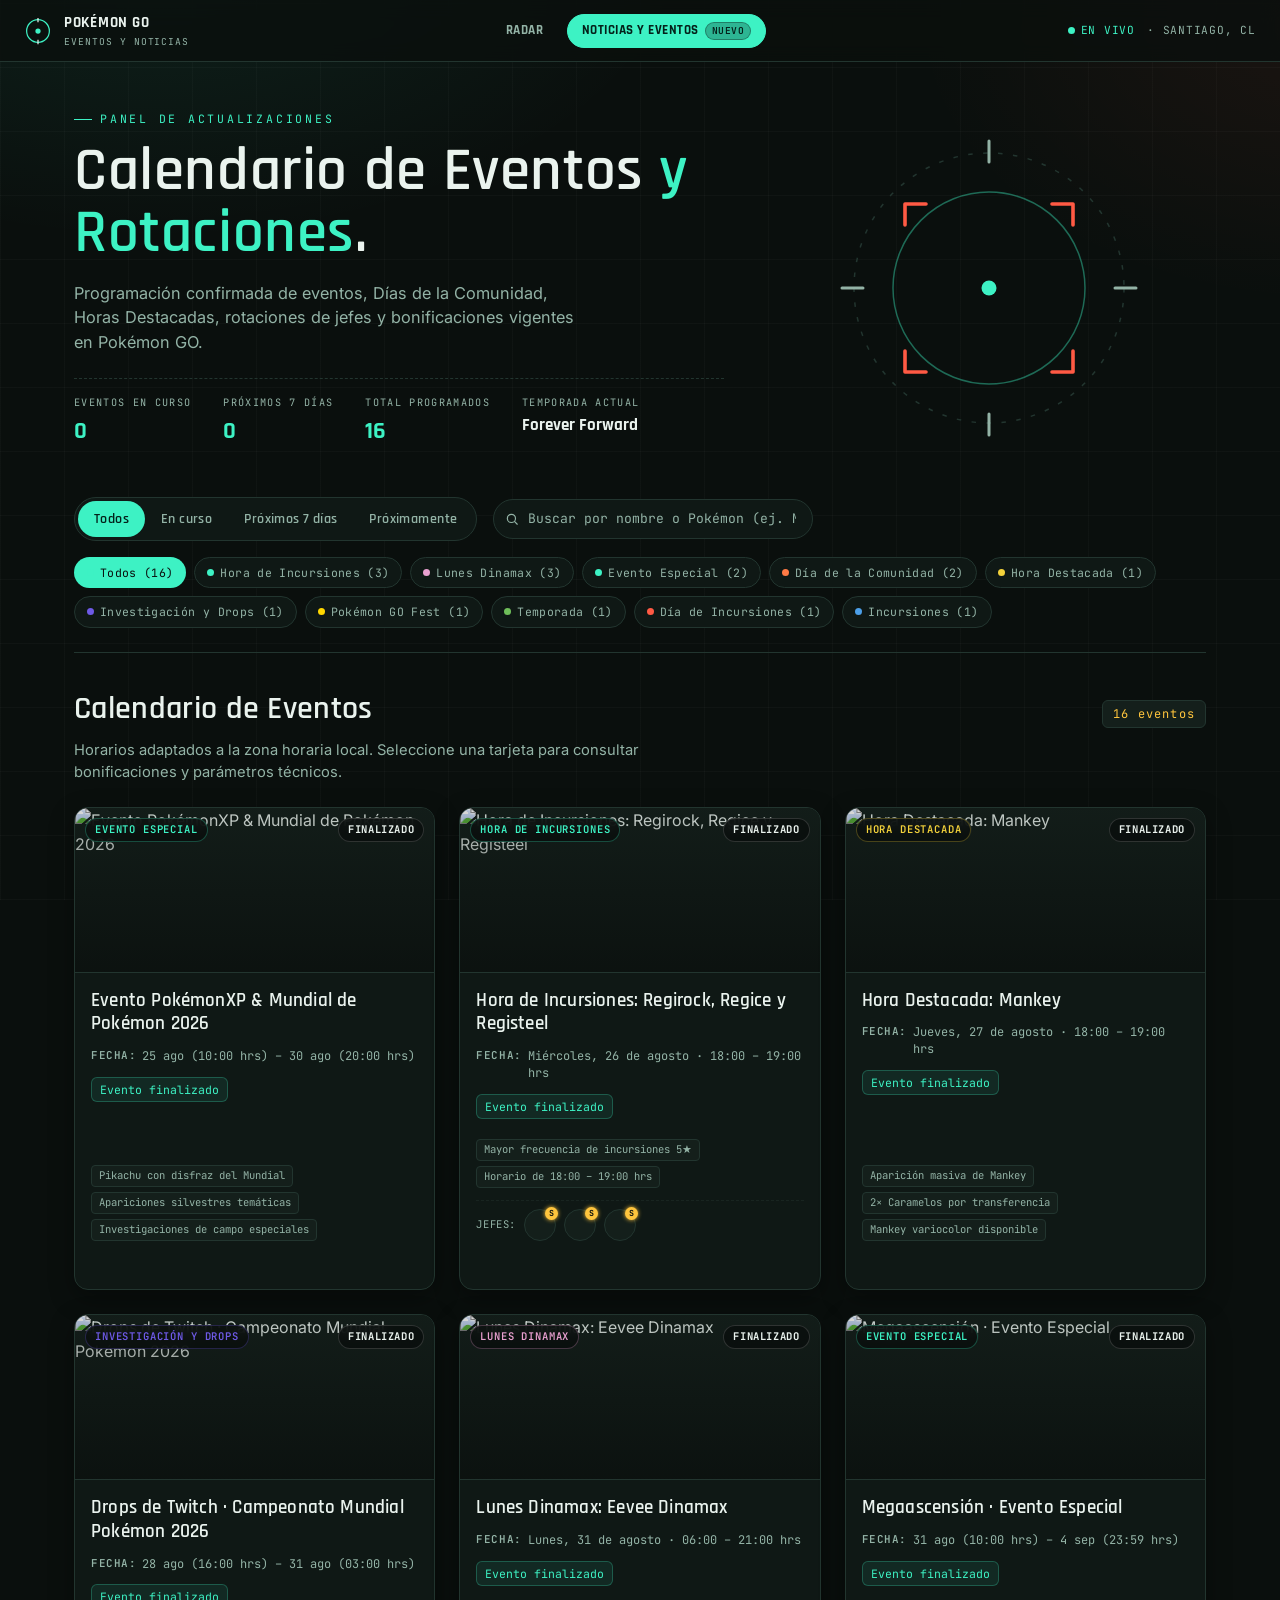
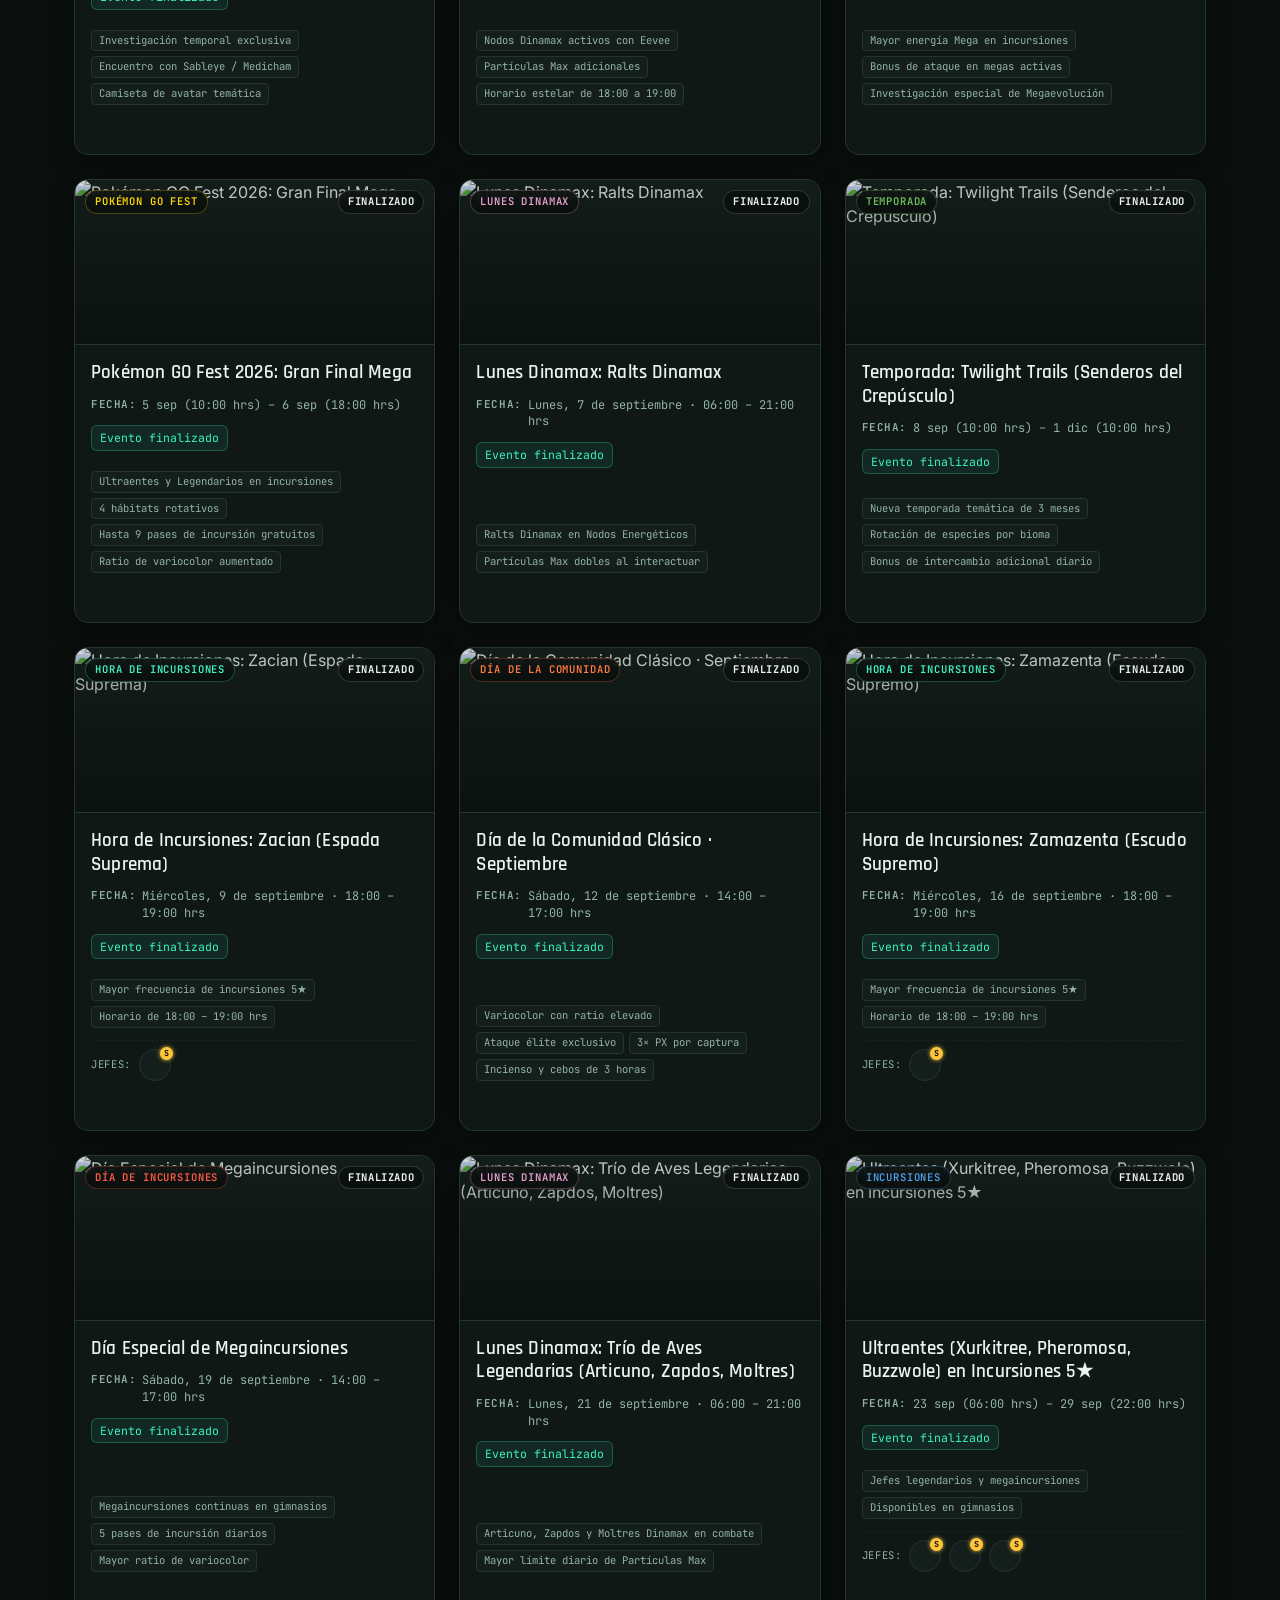
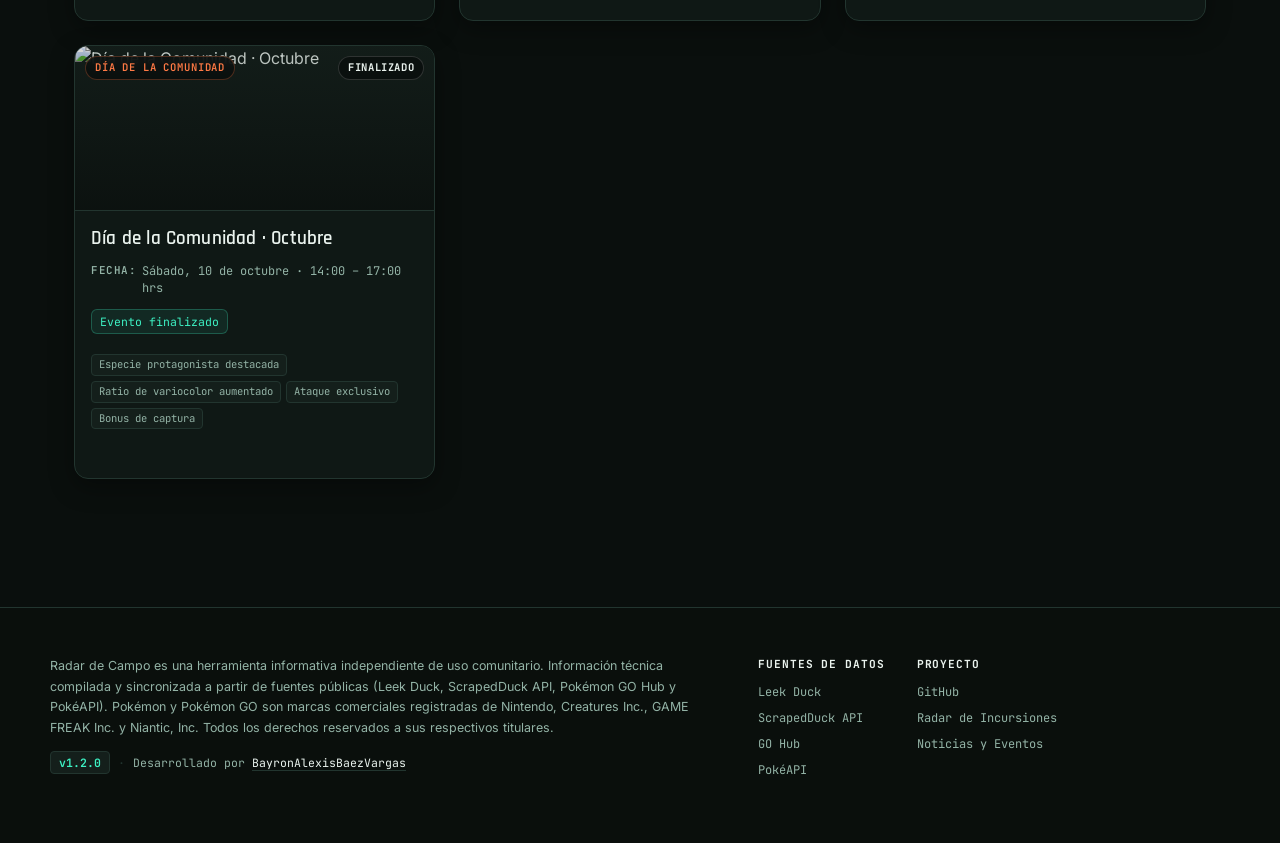
==== noticias.html @ e5a30b00 "Update footer version from v1.1.2 to v1.2.0" ====
<!DOCTYPE html>
<!--
  Noticias & Eventos · Pokémon GO
  Calendario en tiempo real de eventos próximos, Días de la Comunidad, Horas Destacadas e Incursiones.
-->
<html lang="es">
<head>
<meta charset="UTF-8" />
<meta name="viewport" content="width=device-width, initial-scale=1" />
<title>Noticias y Próximos Eventos · Pokémon GO</title>
<meta name="description" content="Noticias, calendario de eventos próximos, Días de la Comunidad, Horas Destacadas y rotaciones en Pokémon GO." />
<meta name="theme-color" content="#0a0f0d" />
<meta property="og:title" content="Noticias y Próximos Eventos · Pokémon GO" />
<meta property="og:description" content="Calendario de eventos próximos, Días de la Comunidad, Horas Destacadas y rotaciones en Pokémon GO." />
<meta property="og:type" content="website" />
<meta property="og:locale" content="es_CL" />
<meta name="twitter:card" content="summary" />
<meta name="twitter:title" content="Noticias y Próximos Eventos · Pokémon GO" />
<meta name="twitter:description" content="Calendario de eventos próximos, Días de la Comunidad, Horas Destacadas y rotaciones en Pokémon GO." />
<link rel="preconnect" href="https://fonts.googleapis.com">
<link rel="preconnect" href="https://fonts.gstatic.com" crossorigin>
<link href="https://fonts.googleapis.com/css2?family=Rajdhani:wght@500;600;700&family=Inter:wght@400;500;600&family=JetBrains+Mono:wght@400;500;600&display=swap" rel="stylesheet">
<link rel="icon" type="image/svg+xml" href="assets/img/favicon.svg" />
<link rel="stylesheet" href="assets/css/styles.css" />
</head>
<body>

<header class="hud">
  <div class="hud-brand">
    <svg class="hud-mark" viewBox="0 0 32 32" aria-hidden="true"><circle cx="16" cy="16" r="13" stroke-width="1.4"/><circle class="core" cx="16" cy="16" r="3"/><line x1="16" y1="1" x2="16" y2="6" stroke="currentColor" stroke-width="1.4"/><line x1="16" y1="26" x2="16" y2="31" stroke="currentColor" stroke-width="1.4"/></svg>
    <span class="hud-word">Pokémon GO<small>Eventos y Noticias</small></span>
  </div>
  <nav class="hud-nav" aria-label="Navegación principal">
    <a href="index.html" class="hud-nav-link">Radar</a>
    <a href="noticias.html" class="hud-nav-link active">Noticias y Eventos <span class="nav-badge">Nuevo</span></a>
  </nav>
  <div class="hud-status">
    <span class="live"><span class="live-dot"></span>EN VIVO</span>
    <span class="hud-date">· Santiago, CL</span>
  </div>
</header>

<main>
  <section class="hero">
    <div class="hero-text">
      <span class="kicker">Panel de Actualizaciones</span>
      <h1 class="title">Calendario de Eventos <span class="hl">y Rotaciones</span>.</h1>
      <p class="lede">Programación confirmada de eventos, Días de la Comunidad, Horas Destacadas, rotaciones de jefes y bonificaciones vigentes en Pokémon GO.</p>
      <dl class="hud-readouts">
        <div class="readout"><dt>Eventos en curso</dt><dd id="statActiveEvents">—</dd></div>
        <div class="readout"><dt>Próximos 7 días</dt><dd id="statWeekEvents">—</dd></div>
        <div class="readout"><dt>Total programados</dt><dd id="statTotalEvents">—</dd></div>
        <div class="readout"><dt>Temporada actual</dt><dd style="font-size:1.05rem;">Forever Forward</dd></div>
      </dl>
    </div>
    <div class="hero-visual">
      <svg class="reticle" viewBox="0 0 200 200" aria-hidden="true" focusable="false">
        <circle class="ring-outer" cx="100" cy="100" r="90"/>
        <circle class="ring-mid" cx="100" cy="100" r="64"/>
        <circle class="ring-core" cx="100" cy="100" r="5"/>
        <g class="ticks">
          <line x1="100" y1="2" x2="100" y2="16"/>
          <line x1="100" y1="184" x2="100" y2="198"/>
          <line x1="2" y1="100" x2="16" y2="100"/>
          <line x1="184" y1="100" x2="198" y2="100"/>
        </g>
        <g class="brk">
          <polyline points="44,58 44,44 58,44"/>
          <polyline points="142,44 156,44 156,58"/>
          <polyline points="44,142 44,156 58,156"/>
          <polyline points="156,142 156,156 142,156"/>
        </g>
      </svg>
    </div>
  </section>

  <!-- Banner de evento destacado -->
  <div class="today-banner" id="highlightBanner" style="display:none;">
    <span class="badge" style="color:var(--alert);border-color:rgba(255,90,68,.4);background:rgba(255,90,68,.15);font-size:.7rem;padding:3px 8px;">DESTACADO</span>
    <div id="highlightContent"></div>
  </div>

  <!-- Controles de filtrado y búsqueda -->
  <div class="controls">
    <div class="segment" role="group" aria-label="Filtrar por marco temporal">
      <button class="seg-btn active" data-time-filter="all">Todos</button>
      <button class="seg-btn" data-time-filter="live">En curso</button>
      <button class="seg-btn" data-time-filter="week">Próximos 7 días</button>
      <button class="seg-btn" data-time-filter="future">Próximamente</button>
    </div>
    <div class="search-wrap">
      <svg viewBox="0 0 24 24" fill="none" stroke-width="2" stroke-linecap="round"><circle cx="11" cy="11" r="7"/><line x1="21" y1="21" x2="16.6" y2="16.6"/></svg>
      <input type="text" id="eventSearchInput" placeholder="Buscar por nombre o Pokémon (ej. Mankey, Kyogre)" autocomplete="off">
    </div>
    <div class="type-chips" id="eventCategoryChips"></div>
  </div>

  <!-- Contenedor de Noticias y Eventos -->
  <section class="events-section">
    <div class="section-title">
      <h2 id="eventsSectionTitle">Calendario de Eventos</h2>
      <span id="eventsCountBadge" class="tier-pill" style="font-size:.75rem;">Cargando eventos...</span>
    </div>
    <p class="section-sub">Horarios adaptados a la zona horaria local. Seleccione una tarjeta para consultar bonificaciones y parámetros técnicos.</p>

    <div class="events-grid" id="eventsGrid"></div>
    
    <p id="eventsEmptyMsg" class="empty-note" style="text-align:center;padding:var(--sp-8) 0;font-size:1rem;">
      No se encontraron eventos con los filtros seleccionados.
    </p>
  </section>
</main>

<!-- Modal de Detalle de Evento -->
<div id="eventDetailModal" class="modal-backdrop" role="dialog" aria-modal="true" aria-hidden="true">
  <div class="modal-box" style="max-width:620px;">
    <button type="button" class="modal-close" id="eventModalClose" aria-label="Cerrar modal">&times;</button>
    
    <div class="event-modal-media" id="eventModalMedia">
      <img id="eventModalImg" class="event-modal-img" src="" alt="" />
      <div class="event-modal-overlay"></div>
      <div class="event-tags-bar">
        <span id="eventModalCategory" class="event-cat-tag"></span>
        <span id="eventModalStatus" class="event-status-tag"></span>
      </div>
    </div>

    <div class="event-modal-body">
      <h3 id="eventModalTitle" class="event-modal-title"></h3>
      
      <div class="event-modal-times">
        <div><strong>Inicio:</strong> <span id="eventModalStart">—</span></div>
        <div><strong>Término:</strong> <span id="eventModalEnd">—</span></div>
        <div style="margin-top:4px;color:var(--signal);" id="eventModalCountdown"></div>
      </div>

      <div class="modal-section" id="eventModalBossesSection" style="display:none;">
        <div class="modal-section-title">Pokémon Protagonistas / Jefes</div>
        <div id="eventModalBosses" class="modal-badges-wrap"></div>
      </div>

      <div class="modal-section">
        <div class="modal-section-title">Parámetros y Bonificaciones del Evento</div>
        <div id="eventModalPerks" class="modal-badges-wrap"></div>
      </div>

      <div class="modal-section" id="eventModalDescSection">
        <div class="modal-section-title">Detalles Operativos</div>
        <div class="modal-pokedex-box" style="font-style:normal;">
          <p id="eventModalDesc">Cargando información del evento...</p>
        </div>
      </div>

      <a id="eventModalGuideLink" href="#" target="_blank" rel="noopener" class="event-modal-link-btn">
        Consultar guía en Leek Duck
      </a>
    </div>
  </div>
</div>

<footer>
  <div class="foot-inner">
    <div class="foot-col">
      <p class="foot-note">Radar de Campo es una herramienta informativa independiente de uso comunitario. Información técnica compilada y sincronizada a partir de fuentes públicas (Leek Duck, ScrapedDuck API, Pokémon GO Hub y PokéAPI). Pokémon y Pokémon GO son marcas comerciales registradas de Nintendo, Creatures Inc., GAME FREAK Inc. y Niantic, Inc. Todos los derechos reservados a sus respectivos titulares.</p>
      <div class="foot-meta">
        <span class="foot-version">v1.2.0</span>
        <span class="foot-sep">·</span>
        <span>Desarrollado por <a href="https://github.com/BayronAlexisBaezVargas" target="_blank" rel="noopener" class="foot-author">BayronAlexisBaezVargas</a></span>
      </div>
    </div>
    <div class="foot-links">
      <div class="foot-links-group">
        <span class="foot-links-title">Fuentes de datos</span>
        <a href="https://leekduck.com/events/" target="_blank" rel="noopener">Leek Duck</a>
        <a href="https://github.com/bigfoott/ScrapedDuck" target="_blank" rel="noopener">ScrapedDuck API</a>
        <a href="https://pokemongohub.net/post/category/events/" target="_blank" rel="noopener">GO Hub</a>
        <a href="https://pokeapi.co/" target="_blank" rel="noopener">PokéAPI</a>
      </div>
      <div class="foot-links-group">
        <span class="foot-links-title">Proyecto</span>
        <a href="https://github.com/BayronAlexisBaezVargas" target="_blank" rel="noopener">GitHub</a>
        <a href="index.html">Radar de Incursiones</a>
        <a href="noticias.html">Noticias y Eventos</a>
      </div>
    </div>
  </div>
</footer>

<script src="assets/js/noticias.js"></script>
</body>
</html>
---- assets/css/styles.css ----
:root{
  --void:#0a0f0d;
  --panel:#0f1815;
  --panel-2:#141f1b;
  --line:#22352f;
  --line-soft:#182420;
  --ink:#eaf3ee;
  --ink-dim:#93b3a6;
  --signal:#3df2c4;
  --signal-dim:#28a884;
  --alert:#ff5a44;
  --gold:#ffc53d;
  --radius-lg:20px;
  --radius-md:14px;
  --radius-sm:8px;
  --sp-1:4px;--sp-2:8px;--sp-3:12px;--sp-4:16px;--sp-5:24px;--sp-6:32px;--sp-7:48px;--sp-8:64px;
  --font-display:'Rajdhani',"Arial Narrow",sans-serif;
  --font-body:'Inter',system-ui,-apple-system,"Segoe UI",sans-serif;
  --font-mono:'JetBrains Mono',"SFMono-Regular",Consolas,monospace;
  --shadow-card:0 8px 24px rgba(0,0,0,.35);
}
*,*::before,*::after{box-sizing:border-box;}
html{-webkit-text-size-adjust:100%;}
body{
  margin:0;color:var(--ink);font-family:var(--font-body);line-height:1.5;-webkit-font-smoothing:antialiased;
  background-color:var(--void);
  background-image:
    radial-gradient(ellipse 900px 520px at 12% -8%, rgba(61,242,196,.09), transparent 60%),
    radial-gradient(ellipse 760px 520px at 104% 2%, rgba(255,90,68,.07), transparent 55%),
    repeating-linear-gradient(0deg, rgba(255,255,255,.025) 0 1px, transparent 1px 64px),
    repeating-linear-gradient(90deg, rgba(255,255,255,.025) 0 1px, transparent 1px 64px);
  background-attachment:fixed;
}
img,svg{display:block;max-width:100%;}
button,input{font:inherit;color:inherit;}
a{color:inherit;}
h1,h2,h3,h4{margin:0;font-family:var(--font-display);font-weight:600;letter-spacing:.01em;}
p{margin:0;}
ul{list-style:none;margin:0;padding:0;}
button{background:none;border:none;cursor:pointer;}
button:focus-visible, a:focus-visible, input:focus-visible, .card:focus-visible{outline:2px solid var(--signal);outline-offset:2px;}

/* ---------- HUD header ---------- */
.hud{
  position:sticky;top:0;z-index:50;display:flex;align-items:center;justify-content:space-between;gap:var(--sp-4);
  padding:var(--sp-3) var(--sp-5);background:rgba(10,15,13,.8);backdrop-filter:blur(10px);border-bottom:1px solid var(--line);
}
.hud-brand{display:flex;align-items:center;gap:var(--sp-3);}
.hud-mark{width:28px;height:28px;flex:none;}
.hud-mark circle{fill:none;stroke:var(--signal);}
.hud-mark .core{fill:var(--signal);stroke:none;}
.hud-word{font-family:var(--font-display);font-weight:700;letter-spacing:.05em;font-size:.92rem;text-transform:uppercase;}
.hud-word small{display:block;font-family:var(--font-mono);font-weight:400;letter-spacing:.1em;color:var(--ink-dim);font-size:.6rem;text-transform:uppercase;margin-top:1px;}
.hud-nav{display:flex;align-items:center;gap:var(--sp-2);}
.hud-nav-link{
  display:inline-flex;align-items:center;gap:6px;padding:6px 14px;border-radius:999px;
  font-family:var(--font-display);font-weight:700;font-size:.82rem;letter-spacing:.04em;
  text-transform:uppercase;text-decoration:none;color:var(--ink-dim);border:1px solid transparent;
  transition:all .15s ease;
}
.hud-nav-link:hover{color:var(--ink);background:rgba(61,242,196,.07);border-color:var(--line);}
.hud-nav-link.active{color:#04211a;background:var(--signal);border-color:var(--signal);}
.nav-badge{
  font-family:var(--font-mono);font-size:.6rem;font-weight:600;padding:1px 6px;border-radius:999px;
  background:rgba(255,90,68,.25);color:var(--alert);border:1px solid rgba(255,90,68,.4);letter-spacing:.04em;
}
.hud-nav-link.active .nav-badge{background:rgba(0,0,0,.25);color:#04211a;border-color:rgba(0,0,0,.3);}
.hud-status{display:flex;align-items:center;gap:var(--sp-3);font-family:var(--font-mono);font-size:.7rem;color:var(--ink-dim);text-transform:uppercase;letter-spacing:.07em;white-space:nowrap;}
.live{display:flex;align-items:center;gap:6px;color:var(--signal);}
.live-dot{width:7px;height:7px;border-radius:50%;background:var(--signal);}
@media (prefers-reduced-motion:no-preference){.live-dot{animation:livepulse 2s ease-in-out infinite;}}
@keyframes livepulse{0%{box-shadow:0 0 0 0 rgba(61,242,196,.55);}70%{box-shadow:0 0 0 8px rgba(61,242,196,0);}100%{box-shadow:0 0 0 0 rgba(61,242,196,0);}}
@media (max-width:768px){.hud-nav-link{padding:5px 10px;font-size:.76rem;}}
@media (max-width:600px){.hud-date{display:none;}}

main{max-width:1180px;margin:0 auto;padding:0 var(--sp-5) var(--sp-8);}

/* ---------- Hero ---------- */
.hero{display:grid;grid-template-columns:1.2fr .8fr;gap:var(--sp-7);align-items:center;padding:var(--sp-7) 0 var(--sp-6);}
@media (max-width:860px){.hero{grid-template-columns:1fr;padding-top:var(--sp-6);}.hero-visual{order:-1;max-width:200px;margin:0 auto;}}
.kicker{font-family:var(--font-mono);letter-spacing:.24em;text-transform:uppercase;color:var(--signal);font-size:.72rem;display:flex;align-items:center;gap:8px;}
.kicker::before{content:'';width:18px;height:1px;background:var(--signal);}
h1.title{font-size:clamp(2.1rem,4.4vw + .8rem,3.8rem);line-height:1.03;margin:var(--sp-3) 0 var(--sp-4);}
h1.title .hl{color:var(--signal);}
.lede{max-width:52ch;color:var(--ink-dim);font-size:1.02rem;}
.hud-readouts{display:flex;flex-wrap:wrap;gap:var(--sp-6);margin-top:var(--sp-5);padding-top:var(--sp-4);border-top:1px dashed var(--line);}
.readout dt{font-family:var(--font-mono);font-size:.64rem;letter-spacing:.13em;text-transform:uppercase;color:var(--ink-dim);margin-bottom:2px;}
.readout dd{margin:0;font-family:var(--font-display);font-weight:700;font-size:1.5rem;}
.readout dd span{color:var(--signal);}
.reticle{width:min(300px,78vw);height:auto;margin:0 auto;}
.ring-outer{fill:none;stroke:var(--line);stroke-width:1;stroke-dasharray:3 7;transform-box:fill-box;transform-origin:50% 50%;}
.ring-mid{fill:none;stroke:var(--signal);stroke-opacity:.4;stroke-width:1;}
.ring-core{fill:var(--signal);transform-box:fill-box;transform-origin:50% 50%;}
.ticks line{stroke:var(--ink-dim);stroke-width:2;stroke-linecap:round;}
.brk{stroke:var(--alert);stroke-width:2.4;fill:none;stroke-linecap:round;stroke-linejoin:round;}
@media (prefers-reduced-motion:no-preference){
  .ring-outer{animation:spin 46s linear infinite;}
  .ring-core{animation:corepulse 2.6s ease-in-out infinite;}
}
@keyframes spin{to{transform:rotate(360deg);}}
@keyframes corepulse{0%,100%{transform:scale(1);opacity:1;}50%{transform:scale(2.1);opacity:.35;}}

/* ---------- Today banner ---------- */
.today-banner{
  display:flex;gap:var(--sp-3);align-items:flex-start;border:1px solid rgba(255,90,68,.35);border-left:3px solid var(--alert);
  background:rgba(255,90,68,.07);border-radius:var(--radius-sm);padding:var(--sp-4);margin-bottom:var(--sp-6);font-size:.9rem;
}
.today-banner .ic{flex:none;font-size:1.1rem;line-height:1;}
.today-banner strong{color:var(--alert);font-family:var(--font-display);letter-spacing:.02em;font-weight:700;}
.today-banner p{color:var(--ink-dim);margin-top:3px;}

/* ---------- Controls ---------- */
.controls{display:flex;flex-wrap:wrap;gap:var(--sp-4);align-items:center;margin-bottom:var(--sp-6);padding-bottom:var(--sp-5);border-bottom:1px solid var(--line);}
.segment{display:inline-flex;border:1px solid var(--line);border-radius:999px;padding:3px;background:var(--panel);flex:none;}
.seg-btn{border:0;background:transparent;color:var(--ink-dim);padding:8px 16px;border-radius:999px;font-family:var(--font-display);font-weight:600;letter-spacing:.03em;cursor:pointer;font-size:.85rem;}
.seg-btn.active{background:var(--signal);color:#04211a;}
.search-wrap{position:relative;flex:1;min-width:200px;max-width:320px;}
.search-wrap input{width:100%;background:var(--panel);border:1px solid var(--line);border-radius:999px;padding:9px 16px 9px 34px;color:var(--ink);font-family:var(--font-mono);font-size:.82rem;}
.search-wrap input::placeholder{color:var(--ink-dim);}
.search-wrap input:focus{outline:none;border-color:var(--signal);box-shadow:0 0 0 3px rgba(61,242,196,.15);}
.search-wrap svg{position:absolute;left:12px;top:50%;transform:translateY(-50%);width:14px;height:14px;stroke:var(--ink-dim);pointer-events:none;}
.type-chips{display:flex;flex-wrap:wrap;gap:8px;width:100%;order:3;}
.chip{border:1px solid var(--line);background:var(--panel);color:var(--ink-dim);border-radius:999px;padding:6px 12px;font-size:.72rem;font-family:var(--font-mono);cursor:pointer;letter-spacing:.03em;transition:border-color .15s ease,color .15s ease,background .15s ease;text-decoration:none;display:inline-flex;align-items:center;}
.chip:hover{border-color:var(--ink-dim);color:var(--ink);}
.type-chip.active{color:#0a0f0d;border-color:transparent;background:var(--tc);}
.type-chip::before{content:'';width:7px;height:7px;border-radius:50%;background:var(--tc);display:inline-block;margin-right:6px;}

/* ---------- Section framing ---------- */
.section-title{display:flex;align-items:baseline;justify-content:space-between;gap:var(--sp-4);margin-bottom:6px;flex-wrap:wrap;}
.section-title h2{font-size:clamp(1.4rem,2vw + .6rem,2rem);}
.section-sub{color:var(--ink-dim);margin-bottom:var(--sp-5);max-width:64ch;font-size:.92rem;}
.tier-nav{display:flex;gap:8px;overflow-x:auto;padding-bottom:6px;margin-bottom:var(--sp-6);}
.tier-chip{flex:none;border:1px solid var(--line);background:var(--panel);padding:8px 16px;border-radius:var(--radius-sm);font-family:var(--font-display);font-weight:700;letter-spacing:.04em;font-size:.8rem;text-decoration:none;color:var(--ink-dim);}
.tier-chip:hover{color:var(--ink);border-color:var(--signal-dim);}

.section-head{display:flex;align-items:center;justify-content:space-between;gap:var(--sp-3);flex-wrap:wrap;margin:0 0 var(--sp-4);}
.section-head-left{display:flex;align-items:center;gap:10px;}
.tier-pill{font-family:var(--font-mono);font-size:.68rem;letter-spacing:.1em;background:var(--panel-2);border:1px solid var(--line);color:var(--gold);padding:4px 10px;border-radius:6px;transition:box-shadow .3s ease;}
.section-head h3{font-size:1.15rem;}
.section-head-right{display:flex;align-items:center;gap:10px;font-family:var(--font-mono);font-size:.7rem;color:var(--ink-dim);text-align:right;}
.countdown{color:var(--signal);}
@media (prefers-reduced-motion:no-preference){
  .section-head.flash .tier-pill{animation:pillFlash .9s ease;}
}
@keyframes pillFlash{0%,100%{box-shadow:0 0 0 0 rgba(61,242,196,0);}40%{box-shadow:0 0 0 6px rgba(61,242,196,.28);}}

.tier-group{
  margin-bottom:var(--sp-7);
  padding-bottom:var(--sp-6);
  border-bottom:1px solid var(--line-soft);
}
.tier-group:last-child{
  border-bottom:none;
  margin-bottom:var(--sp-4);
}

.sub-tier{margin-bottom:var(--sp-5);}
.sub-tier:last-child{margin-bottom:0;}
.sub-tier h4{font-family:var(--font-mono);font-size:.7rem;letter-spacing:.11em;text-transform:uppercase;color:var(--ink-dim);margin-bottom:var(--sp-3);}
.sub-tier h4 em{color:var(--alert);font-style:normal;}

/* ---------- Cards ---------- */
.grid{display:grid;grid-template-columns:repeat(auto-fill,minmax(215px,1fr));gap:var(--sp-4);}
.card{
  position:relative;background:var(--panel);border:1px solid var(--line);border-radius:var(--radius-md);
  padding:var(--sp-4);box-shadow:var(--shadow-card);transition:transform .18s ease,border-color .18s ease;
  display:flex;flex-direction:column;cursor:pointer;
  min-height:235px;
}
.card:hover,.card:focus-visible{transform:translateY(-3px);border-color:var(--signal-dim);}
.card:active{transform:scale(0.98);}
.card.is-hidden{display:none;}
.bracket{position:absolute;width:14px;height:14px;opacity:0;transition:opacity .2s ease,transform .2s ease;transform:translate(0,0);}
.card:hover .bracket,.card:focus-visible .bracket{opacity:1;}
.bracket.tl{top:6px;left:6px;border-top:2px solid var(--signal);border-left:2px solid var(--signal);}
.bracket.tr{top:6px;right:6px;border-top:2px solid var(--signal);border-right:2px solid var(--signal);}
.bracket.bl{bottom:6px;left:6px;border-bottom:2px solid var(--signal);border-left:2px solid var(--signal);}
.bracket.br{bottom:6px;right:6px;border-bottom:2px solid var(--signal);border-right:2px solid var(--signal);}

.card-top{display:flex;align-items:center;justify-content:space-between;margin-bottom:var(--sp-3);}
.mon-avatar{position:relative;width:60px;height:60px;border-radius:var(--radius-sm);display:flex;align-items:center;justify-content:center;background:var(--panel-2);border:1px solid var(--line);flex-shrink:0;}
.mon-avatar-glow{position:absolute;inset:0;border-radius:inherit;opacity:.35;pointer-events:none;}
.mon-img{position:relative;z-index:1;width:56px;height:56px;object-fit:contain;filter:drop-shadow(0 4px 8px rgba(0,0,0,.6));transition:transform .2s ease;}
.card:hover .mon-img{transform:scale(1.14) translateY(-2px);}

.card-id{text-align:right;}
.dex{display:block;color:var(--ink-dim);font-size:.7rem;font-family:var(--font-mono);}
.shiny{
  display:inline-block;color:var(--gold);border:1px solid rgba(255,197,61,.4);
  background:rgba(255,197,61,.1);font-family:var(--font-mono);font-size:.56rem;
  font-weight:700;letter-spacing:.06em;padding:1px 4px;border-radius:4px;
  vertical-align:middle;margin-top:2px;
}
.card-name{font-size:1.04rem;margin-bottom:6px;line-height:1.2;}
.card-name small{display:block;font-family:var(--font-body);font-weight:400;color:var(--ink-dim);font-size:.72rem;margin-top:2px;}
.types{display:flex;flex-wrap:wrap;gap:6px;margin-bottom:var(--sp-3);min-height:22px;}
.badge{display:inline-flex;align-items:center;border:1px solid;border-radius:999px;padding:2px 8px;font-size:.68rem;font-family:var(--font-mono);letter-spacing:.02em;white-space:nowrap;line-height:1.3;font-weight:500;}
.stats{margin:auto 0 0 0;display:flex;flex-direction:column;gap:6px;padding-top:var(--sp-2);}
.stat-row{display:flex;justify-content:space-between;align-items:center;gap:8px;font-size:.75rem;border-top:1px dashed var(--line-soft);padding-top:6px;}
.stat-row dt{color:var(--ink-dim);flex-shrink:0;font-size:.72rem;}
.stat-row dd{margin:0;text-align:right;font-family:var(--font-mono);}
.stat-row dd .boost{color:var(--signal);display:block;font-size:.7rem;margin-top:1px;}
.stat-row.weak-row{flex-direction:column;align-items:flex-start;gap:5px;}
.stat-row.weak-row dt{color:var(--ink-dim);font-size:.7rem;text-transform:uppercase;letter-spacing:.04em;}
.stat-row.weak-row dd{display:flex;flex-wrap:wrap;gap:4px;justify-content:flex-start;width:100%;text-align:left;}
.bars{display:inline-flex;align-items:flex-end;gap:2px;height:10px;margin-right:5px;vertical-align:middle;}
.bars i{width:3px;display:block;border-radius:1px;background:var(--line);}
.bars i:nth-child(1){height:4px;}
.bars i:nth-child(2){height:7px;}
.bars i:nth-child(3){height:10px;}
.bars.alta i{background:var(--signal);}
.bars.baja i:nth-child(1){background:var(--signal-dim);}
.mon-note{margin-top:8px;font-size:.7rem;color:var(--alert);}
.empty-note{display:none;color:var(--ink-dim);font-family:var(--font-mono);font-size:.82rem;padding:var(--sp-3) 0 var(--sp-2);}
.tier-group.all-hidden .grid,.tier-group.all-hidden .sub-tier{display:none;}
.tier-group.all-hidden .empty-note{display:block;}

/* ---------- Upcoming strip ---------- */
.upcoming{margin-top:var(--sp-6);border-top:1px solid var(--line);padding-top:var(--sp-5);}
.upcoming h3{font-size:.92rem;margin-bottom:4px;}
.upcoming p.sub{color:var(--ink-dim);font-size:.8rem;margin-bottom:var(--sp-4);}
.mini-row{display:flex;flex-wrap:wrap;gap:8px;}
.mini-chip{display:flex;align-items:center;gap:7px;border:1px solid var(--line);background:var(--panel);border-radius:999px;padding:3px 12px 3px 6px;font-size:.76rem;cursor:pointer;}
.mini-chip .mini-mon-img{width:22px;height:22px;object-fit:contain;}
.mini-chip em{color:var(--ink-dim);font-style:normal;font-size:.68rem;}

/* ---------- Segment visibility ---------- */
body[data-seg="raids"] .seg-wild{display:none;}
body[data-seg="wild"] .seg-raids{display:none;}

/* ---------- Reveal ---------- */
@media (prefers-reduced-motion:no-preference){
  .reveal{opacity:0;transform:translateY(14px);transition:opacity .5s ease,transform .5s ease;}
  .reveal.in{opacity:1;transform:none;}
}

/* ---------- Modal Quick Info ---------- */
.modal-backdrop{
  position:fixed;inset:0;background:rgba(5,8,7,.82);
  backdrop-filter:blur(8px);-webkit-backdrop-filter:blur(8px);
  z-index:100;opacity:0;pointer-events:none;
  transition:opacity .25s ease;
  display:flex;align-items:center;justify-content:center;
  padding:var(--sp-4);
}
.modal-backdrop.open{
  opacity:1;pointer-events:auto;
}
.modal-box{
  position:relative;width:100%;max-width:540px;max-height:90vh;
  background:var(--panel);border:1px solid var(--line);
  border-radius:var(--radius-lg);box-shadow:0 24px 56px rgba(0,0,0,.75),0 0 0 1px rgba(61,242,196,.18);
  overflow-y:auto;transform:scale(.94) translateY(12px);
  transition:transform .25s cubic-bezier(.16,1,.3,1);
  display:flex;flex-direction:column;
  scrollbar-width:thin;scrollbar-color:var(--line) transparent;
}
.modal-backdrop.open .modal-box{
  transform:scale(1) translateY(0);
}
.modal-close{
  position:absolute;top:14px;right:14px;z-index:10;
  width:32px;height:32px;border-radius:50%;
  background:var(--panel-2);border:1px solid var(--line);
  color:var(--ink-dim);display:flex;align-items:center;justify-content:center;
  cursor:pointer;transition:all .15s ease;font-size:1.05rem;line-height:1;
}
.modal-close:hover{
  color:var(--ink);border-color:var(--alert);background:rgba(255,90,68,.18);transform:scale(1.08);
}
.modal-header{
  position:relative;padding:var(--sp-5) var(--sp-5) var(--sp-4);
  display:flex;gap:var(--sp-4);align-items:center;
  border-bottom:1px solid var(--line);background:linear-gradient(180deg, var(--panel-2), transparent);
}
.modal-art-wrap{
  position:relative;width:96px;height:96px;flex-shrink:0;
  display:flex;align-items:center;justify-content:center;
  border-radius:var(--radius-md);border:1px solid var(--line);
  background:var(--panel-2);
}
.modal-art-glow{
  position:absolute;inset:0;border-radius:inherit;opacity:.35;pointer-events:none;
}
.modal-art{
  position:relative;z-index:2;width:90px;height:90px;object-fit:contain;
  filter:drop-shadow(0 6px 14px rgba(0,0,0,.7));
}
.modal-header-info{flex:1;min-width:0;}
.modal-dex-row{display:flex;align-items:center;gap:8px;font-family:var(--font-mono);font-size:.76rem;color:var(--ink-dim);margin-bottom:4px;}
.modal-shiny-tag{
  display:inline-flex;align-items:center;gap:4px;color:var(--gold);
  font-size:.68rem;padding:2px 8px;background:rgba(255,197,61,.12);
  border:1px solid rgba(255,197,61,.3);border-radius:999px;font-family:var(--font-mono);
}
.modal-title{font-size:1.6rem;line-height:1.1;margin-bottom:3px;}
.modal-tag{font-size:.75rem;color:var(--signal);font-family:var(--font-mono);margin-bottom:6px;}
.modal-types{display:flex;flex-wrap:wrap;gap:6px;}

.modal-body{padding:var(--sp-5);display:flex;flex-direction:column;gap:var(--sp-4);}
.modal-grid{display:grid;grid-template-columns:repeat(auto-fit,minmax(140px,1fr));gap:var(--sp-3);}
.modal-stat-card{
  background:var(--panel-2);border:1px solid var(--line);border-radius:var(--radius-sm);
  padding:var(--sp-3);display:flex;flex-direction:column;gap:2px;
}
.modal-stat-label{font-family:var(--font-mono);font-size:.66rem;letter-spacing:.08em;text-transform:uppercase;color:var(--ink-dim);}
.modal-stat-val{font-family:var(--font-display);font-size:1.15rem;font-weight:700;color:var(--ink);}
.modal-stat-sub{font-size:.72rem;color:var(--signal);font-family:var(--font-mono);}

.modal-section{display:flex;flex-direction:column;gap:6px;}
.modal-section-title{
  font-family:var(--font-mono);font-size:.72rem;letter-spacing:.1em;
  text-transform:uppercase;color:var(--ink-dim);display:flex;align-items:center;gap:8px;
}
.modal-section-title::after{content:'';flex:1;height:1px;background:var(--line);}
.modal-badges-wrap{display:flex;flex-wrap:wrap;gap:6px;}

.modal-pokedex-box{
  background:rgba(61,242,196,.04);border:1px solid rgba(61,242,196,.18);
  border-radius:var(--radius-sm);padding:var(--sp-3) var(--sp-4);
  font-size:.84rem;color:var(--ink-dim);line-height:1.55;font-style:italic;
}
.modal-pokedex-meta{
  display:flex;flex-wrap:wrap;gap:var(--sp-4);margin-top:8px;padding-top:8px;
  border-top:1px dashed rgba(61,242,196,.15);font-size:.74rem;font-style:normal;font-family:var(--font-mono);color:var(--signal);
}

.card-click-hint{
  font-family:var(--font-mono);font-size:.62rem;color:var(--signal-dim);
  letter-spacing:.06em;text-transform:uppercase;margin-top:6px;text-align:center;
  opacity:0;transition:opacity .15s ease;
}
.card:hover .card-click-hint{opacity:1;}

/* ---------- Footer ---------- */
footer{border-top:1px solid var(--line);margin-top:var(--sp-8);padding:var(--sp-7) var(--sp-5) var(--sp-8);background:rgba(10,15,13,.6);}
.foot-inner{max-width:1180px;margin:0 auto;display:grid;grid-template-columns:1.4fr 1fr;gap:var(--sp-7);align-items:start;}
@media (max-width:800px){.foot-inner{grid-template-columns:1fr;gap:var(--sp-5);}}
.foot-col{display:flex;flex-direction:column;gap:var(--sp-3);}
.foot-note{color:var(--ink-dim);font-size:.78rem;line-height:1.65;margin:0;}
.foot-meta{display:flex;flex-wrap:wrap;align-items:center;gap:var(--sp-2);font-family:var(--font-mono);font-size:.72rem;color:var(--ink-dim);}
.foot-version{display:inline-block;padding:2px 8px;border-radius:4px;background:var(--panel-2);border:1px solid var(--line);color:var(--signal);font-weight:600;}
.foot-sep{color:var(--line);}
.foot-author{color:var(--ink);text-decoration:none;border-bottom:1px solid var(--line);}
.foot-author:hover{border-color:var(--signal);color:var(--signal);}
.foot-links{display:flex;flex-wrap:wrap;gap:var(--sp-6);font-family:var(--font-mono);font-size:.75rem;}
.foot-links-group{display:flex;flex-direction:column;gap:var(--sp-2);}
.foot-links-title{color:var(--ink);font-size:.7rem;text-transform:uppercase;letter-spacing:.08em;font-weight:700;margin-bottom:2px;}
.foot-links a{color:var(--ink-dim);text-decoration:none;transition:color .15s ease;}
.foot-links a:hover{color:var(--signal);}

/* ---------- Sección Noticias & Eventos ---------- */
.events-grid{
  display:grid;grid-template-columns:repeat(auto-fill,minmax(340px,1fr));gap:var(--sp-5);
  margin-top:var(--sp-5);
}
@media (max-width:600px){.events-grid{grid-template-columns:1fr;}}

.event-card{
  position:relative;background:var(--panel);border:1px solid var(--line);border-radius:var(--radius-md);
  box-shadow:var(--shadow-card);display:flex;flex-direction:column;overflow:hidden;
  transition:transform .2s ease,border-color .2s ease;cursor:pointer;
}
.event-card:hover,.event-card:focus-visible{transform:translateY(-4px);border-color:var(--signal-dim);}
.event-card:active{transform:scale(0.985);}
.event-card.is-hidden{display:none;}

.event-media{
  position:relative;width:100%;height:165px;background:var(--panel-2);border-bottom:1px solid var(--line);
  overflow:hidden;
}
.event-media-img{
  width:100%;height:100%;object-fit:cover;object-position:center;transition:transform .3s ease;
}
.event-card:hover .event-media-img{transform:scale(1.06);}
.event-media-overlay{
  position:absolute;inset:0;background:linear-gradient(180deg, rgba(10,15,13,.15) 0%, rgba(10,15,13,.82) 100%);
  pointer-events:none;
}
.event-tags-bar{
  position:absolute;top:10px;left:10px;right:10px;display:flex;justify-content:space-between;align-items:center;
  gap:6px;pointer-events:none;z-index:2;
}
.event-cat-tag{
  font-family:var(--font-mono);font-size:.66rem;letter-spacing:.08em;font-weight:600;text-transform:uppercase;
  padding:3px 9px;border-radius:999px;background:rgba(10,15,13,.85);backdrop-filter:blur(6px);
  border:1px solid rgba(255,255,255,.15);white-space:nowrap;
}
.event-status-tag{
  font-family:var(--font-mono);font-size:.66rem;font-weight:700;letter-spacing:.06em;text-transform:uppercase;
  padding:3px 9px;border-radius:999px;white-space:nowrap;display:inline-flex;align-items:center;gap:5px;
  background:rgba(10,15,13,.85);backdrop-filter:blur(6px);border:1px solid rgba(255,255,255,.15);
}
.event-status-tag.live{
  color:var(--signal);border-color:rgba(61,242,196,.5);background:rgba(61,242,196,.15);
}
.event-status-tag.live::before{
  content:'';width:6px;height:6px;border-radius:50%;background:var(--signal);
  box-shadow:0 0 6px var(--signal);display:inline-block;
}
.event-status-tag.today{color:var(--gold);border-color:rgba(255,197,61,.5);background:rgba(255,197,61,.14);}
.event-status-tag.soon{color:#4c9fe8;border-color:rgba(76,159,232,.5);background:rgba(76,159,232,.14);}
.event-status-tag.upcoming{color:var(--ink-dim);border-color:var(--line);background:rgba(20,31,27,.9);}

.event-content{padding:var(--sp-4);display:flex;flex-direction:column;flex:1;gap:var(--sp-3);}
.event-title{font-size:1.18rem;line-height:1.25;color:var(--ink);margin:0;}
.event-date-row{
  display:flex;align-items:flex-start;gap:6px;font-family:var(--font-mono);font-size:.75rem;color:var(--ink-dim);line-height:1.4;
}
.event-countdown-pill{
  display:inline-flex;align-items:center;gap:5px;font-family:var(--font-mono);font-size:.72rem;
  color:var(--signal);background:rgba(61,242,196,.08);border:1px solid rgba(61,242,196,.25);
  border-radius:6px;padding:3px 8px;width:fit-content;
}
.event-perks{display:flex;flex-wrap:wrap;gap:5px;margin-top:auto;padding-top:var(--sp-2);}
.event-perk-chip{
  font-family:var(--font-mono);font-size:.66rem;color:var(--ink-dim);
  background:var(--panel-2);border:1px solid var(--line);border-radius:4px;padding:2px 7px;
}
.event-bosses{
  display:flex;align-items:center;gap:8px;padding-top:var(--sp-2);border-top:1px dashed var(--line-soft);
}
.event-bosses-label{font-family:var(--font-mono);font-size:.66rem;color:var(--ink-dim);text-transform:uppercase;letter-spacing:.06em;}
.event-boss-avatar{
  position:relative;width:32px;height:32px;border-radius:50%;background:var(--panel-2);
  border:1px solid var(--line);display:flex;align-items:center;justify-content:center;
}
.event-boss-avatar img{width:26px;height:26px;object-fit:contain;}
.event-boss-shiny-dot{
  position:absolute;top:-3px;right:-3px;width:13px;height:13px;border-radius:50%;
  background:var(--gold);color:#0a0f0d;font-size:.52rem;font-family:var(--font-mono);
  display:flex;align-items:center;justify-content:center;
  font-weight:700;box-shadow:0 0 4px var(--gold);
}
.event-date-label{
  color:var(--ink-dim);text-transform:uppercase;font-size:.68rem;letter-spacing:.05em;font-weight:600;
}

/* Event Detail Modal */
.event-modal-media{
  position:relative;width:100%;height:210px;background:var(--panel-2);
  border-bottom:1px solid var(--line);overflow:hidden;
}
.event-modal-img{width:100%;height:100%;object-fit:cover;object-position:center;}
.event-modal-overlay{
  position:absolute;inset:0;background:linear-gradient(180deg, rgba(10,15,13,.1) 0%, rgba(10,15,13,.88) 100%);
}
.event-modal-body{padding:var(--sp-5);display:flex;flex-direction:column;gap:var(--sp-4);}
.event-modal-title{font-size:1.65rem;line-height:1.15;color:var(--ink);}
.event-modal-times{
  background:var(--panel-2);border:1px solid var(--line);border-radius:var(--radius-sm);
  padding:var(--sp-3) var(--sp-4);display:flex;flex-direction:column;gap:4px;font-family:var(--font-mono);
  font-size:.78rem;color:var(--ink-dim);
}
.event-modal-times strong{color:var(--ink);}
.event-modal-link-btn{
  display:inline-flex;align-items:center;justify-content:center;gap:8px;padding:10px 18px;
  background:rgba(61,242,196,.12);border:1px solid var(--signal-dim);border-radius:var(--radius-sm);
  color:var(--signal);font-family:var(--font-mono);font-size:.82rem;font-weight:600;
  text-decoration:none;transition:all .15s ease;margin-top:var(--sp-2);
}
.event-modal-link-btn:hover{
  background:var(--signal);color:#04211a;border-color:var(--signal);
}


/* ============ Loader de Sincronizacion ============ */
.sync-loader{display:flex;align-items:center;gap:12px;padding:var(--sp-6) 0;color:var(--signal-dim);font-family:var(--font-mono);font-size:.85rem;letter-spacing:.05em;animation:pulse .8s infinite alternate;} 
.spinner{width:16px;height:16px;border:2px solid rgba(61,242,196,.2);border-top-color:var(--signal);border-radius:50%;animation:spin 1s linear infinite;} 
@keyframes spin{to{transform:rotate(360deg);}} 
@keyframes pulse{from{opacity:.6;}to{opacity:1;}}

/* ============ Scrollbar ============ */
::-webkit-scrollbar{width:8px;height:8px;}
::-webkit-scrollbar-track{background:var(--bg);}
::-webkit-scrollbar-thumb{background:var(--panel-2);border-radius:4px;}
::-webkit-scrollbar-thumb:hover{background:var(--ink-dim);}
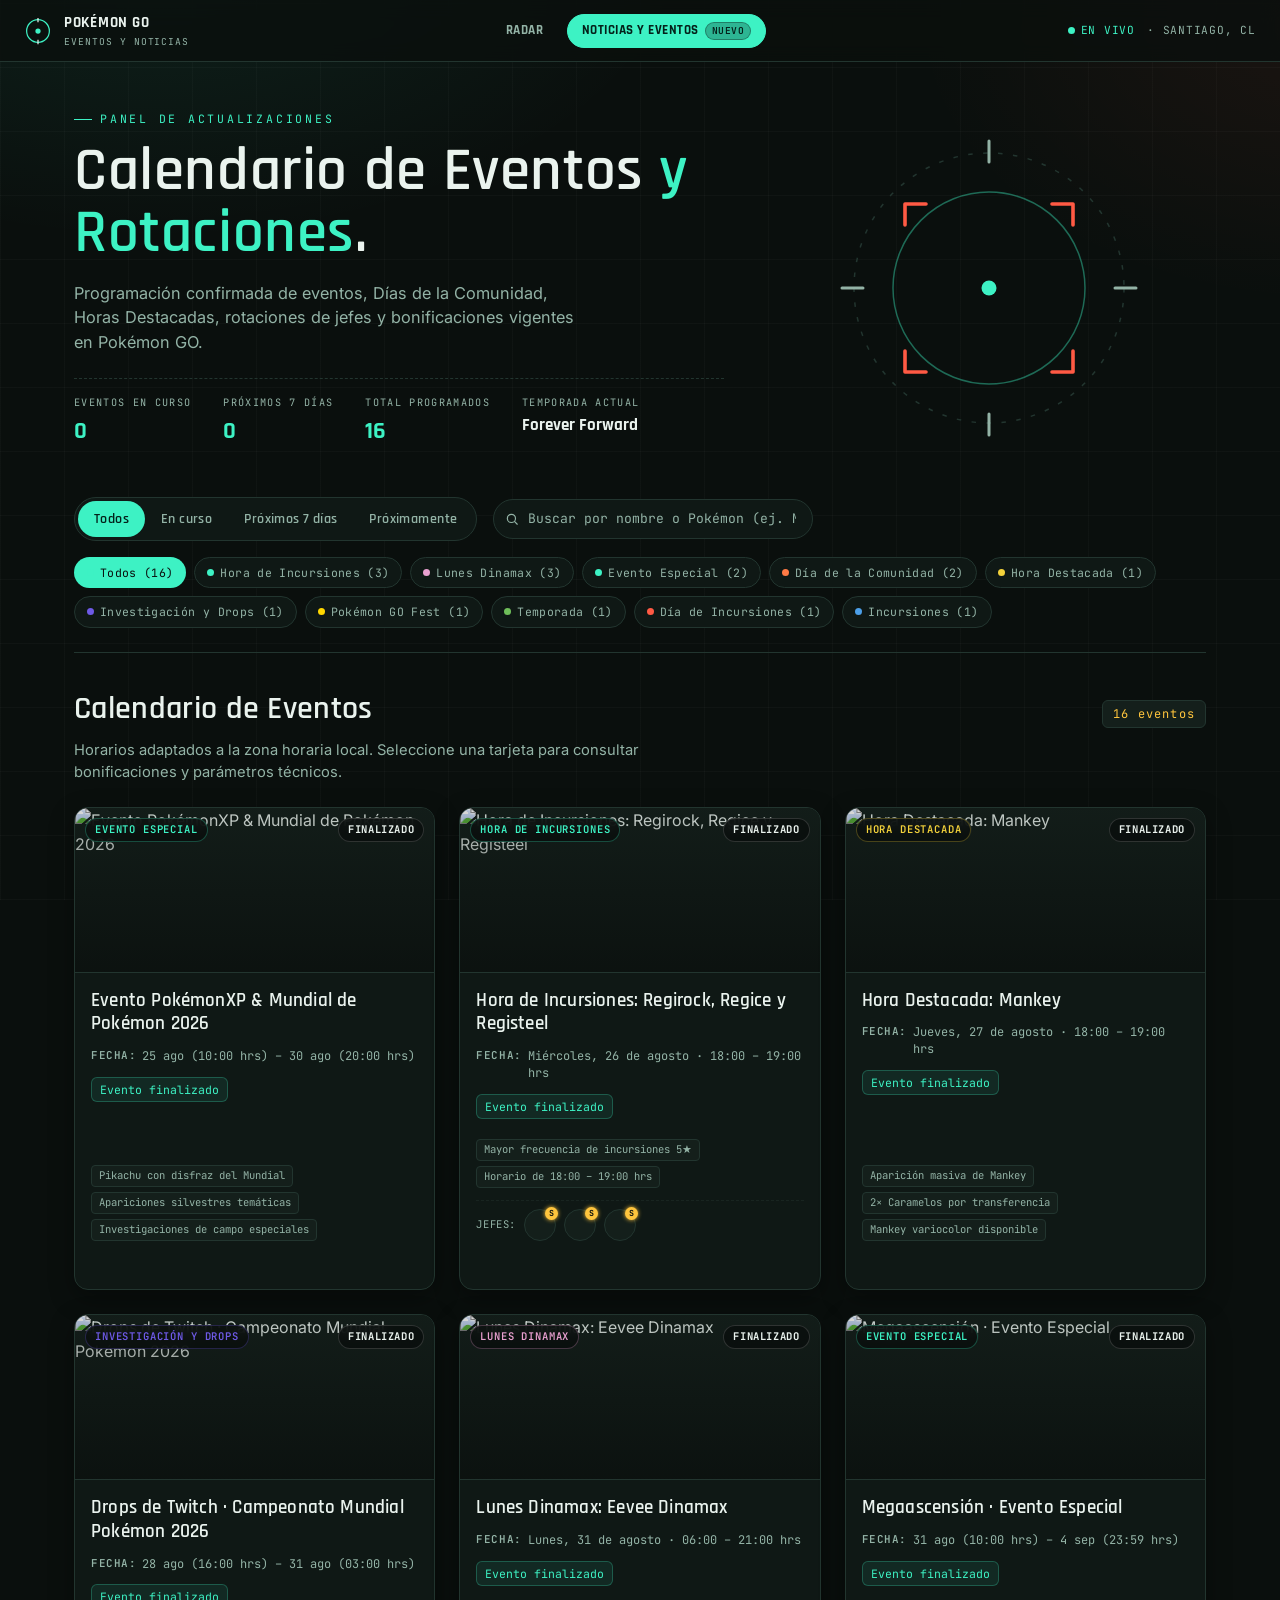
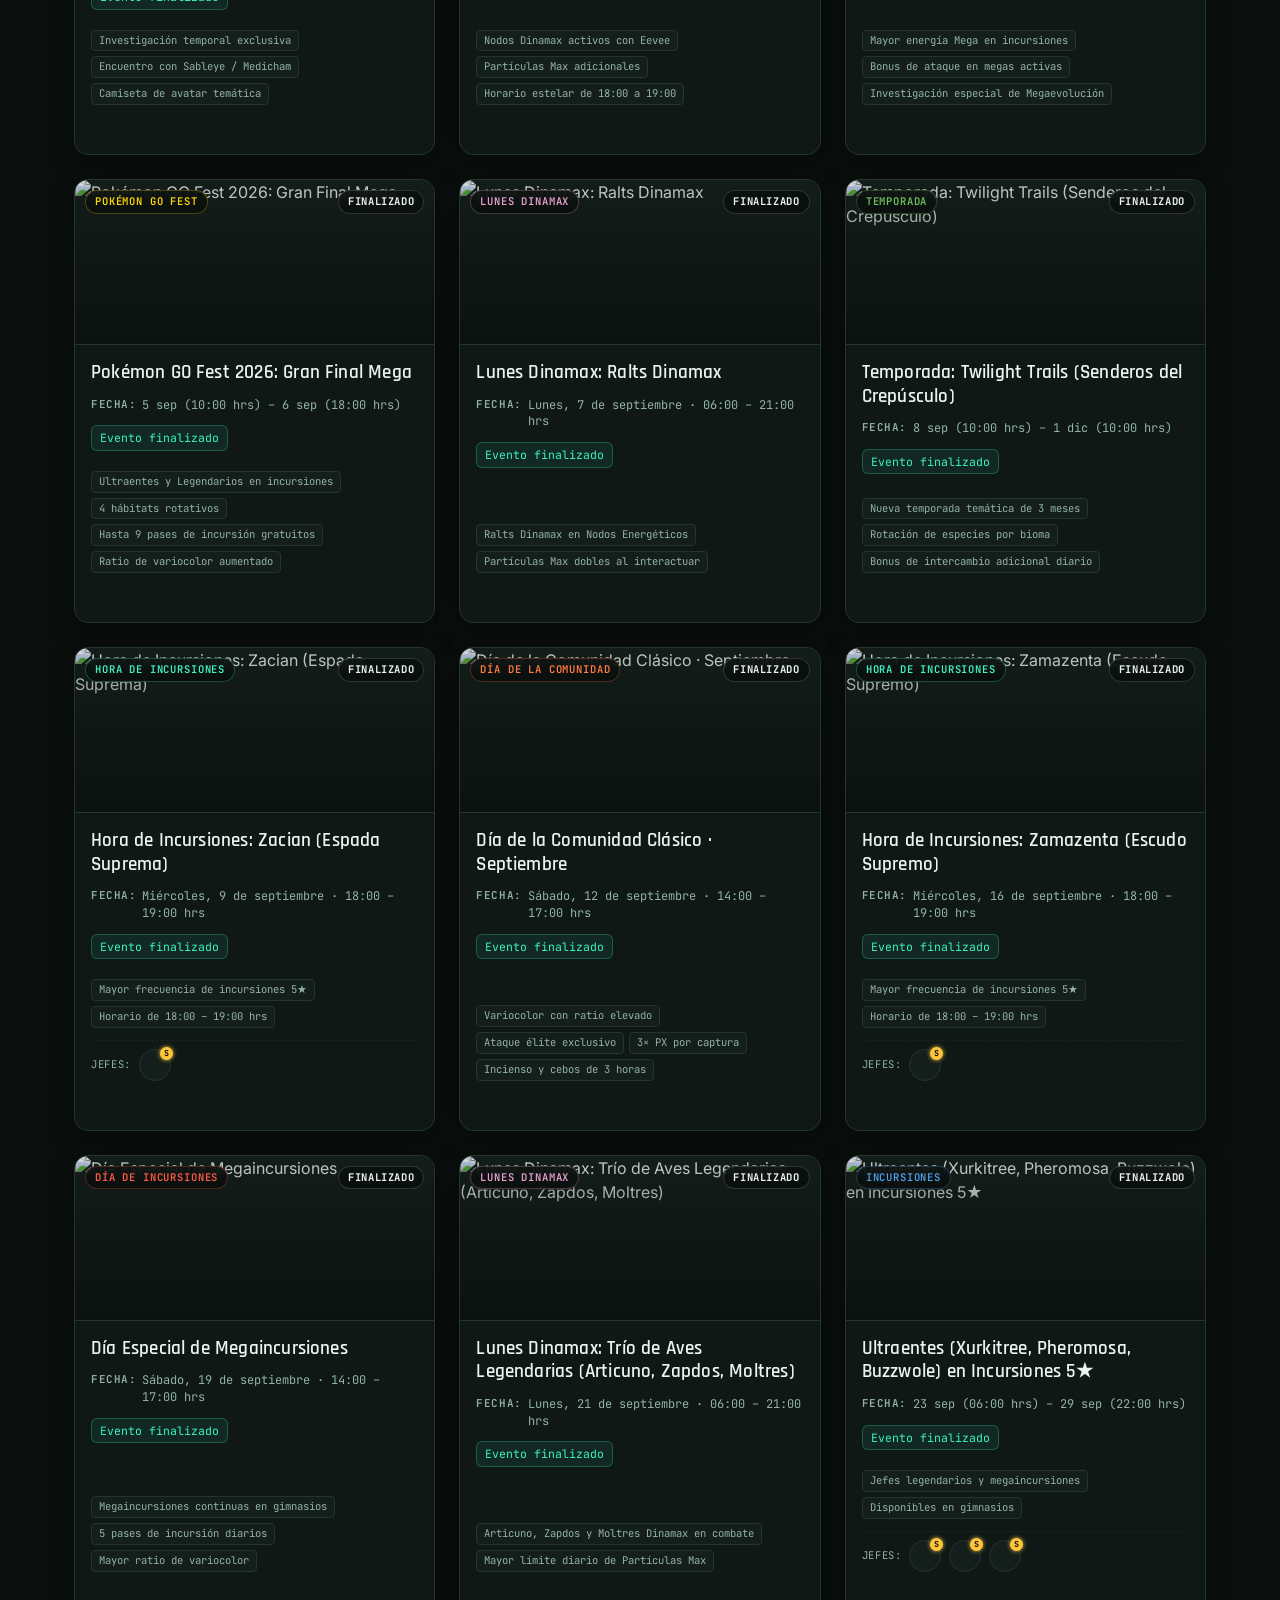
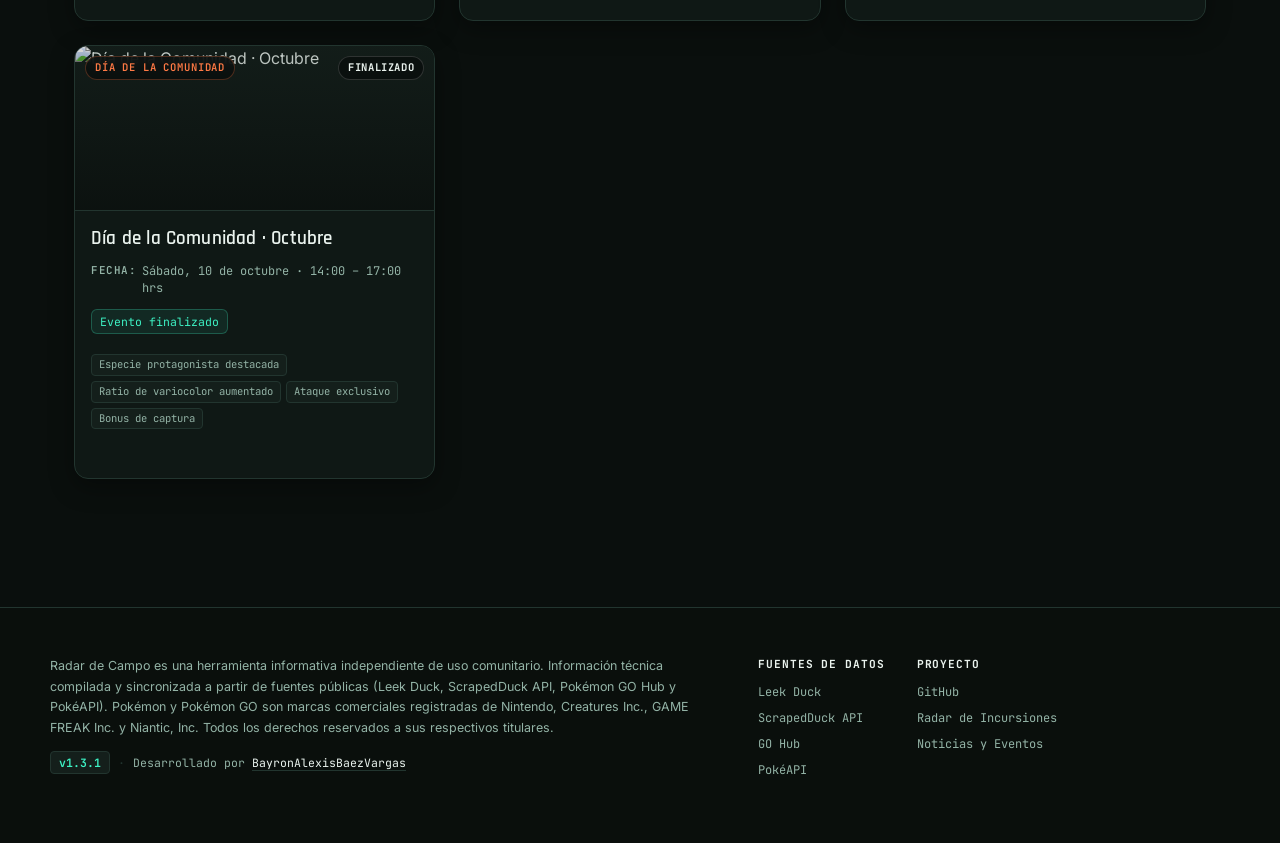
==== commit e466a733: "fix(front) Version 1.3.1: arreglos de cambios automaticos de los pokemones en rotacion" ====
--- a/noticias.html
+++ b/noticias.html
@@ -163,7 +163,7 @@
     <div class="foot-col">
       <p class="foot-note">Radar de Campo es una herramienta informativa independiente de uso comunitario. Información técnica compilada y sincronizada a partir de fuentes públicas (Leek Duck, ScrapedDuck API, Pokémon GO Hub y PokéAPI). Pokémon y Pokémon GO son marcas comerciales registradas de Nintendo, Creatures Inc., GAME FREAK Inc. y Niantic, Inc. Todos los derechos reservados a sus respectivos titulares.</p>
       <div class="foot-meta">
-        <span class="foot-version">v1.2.0</span>
+        <span class="foot-version">v1.3.1</span>
         <span class="foot-sep">·</span>
         <span>Desarrollado por <a href="https://github.com/BayronAlexisBaezVargas" target="_blank" rel="noopener" class="foot-author">BayronAlexisBaezVargas</a></span>
       </div>
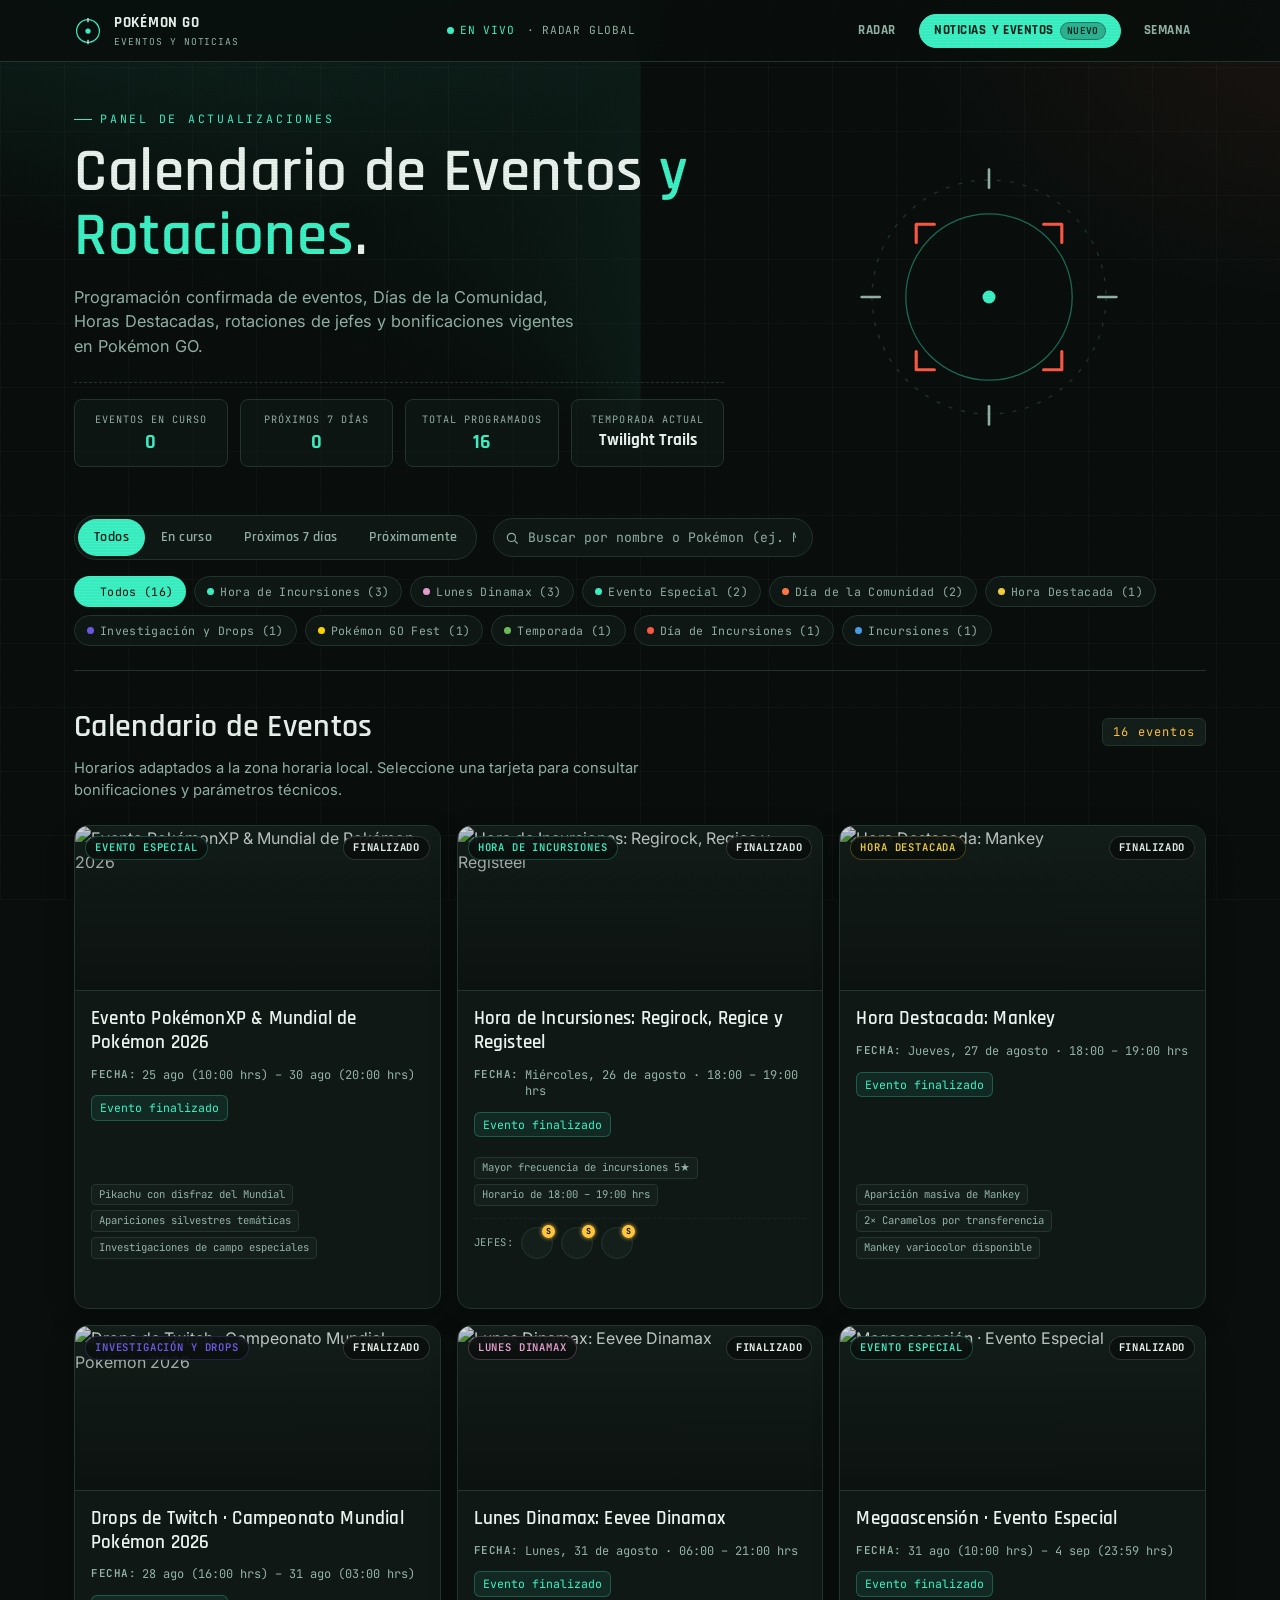
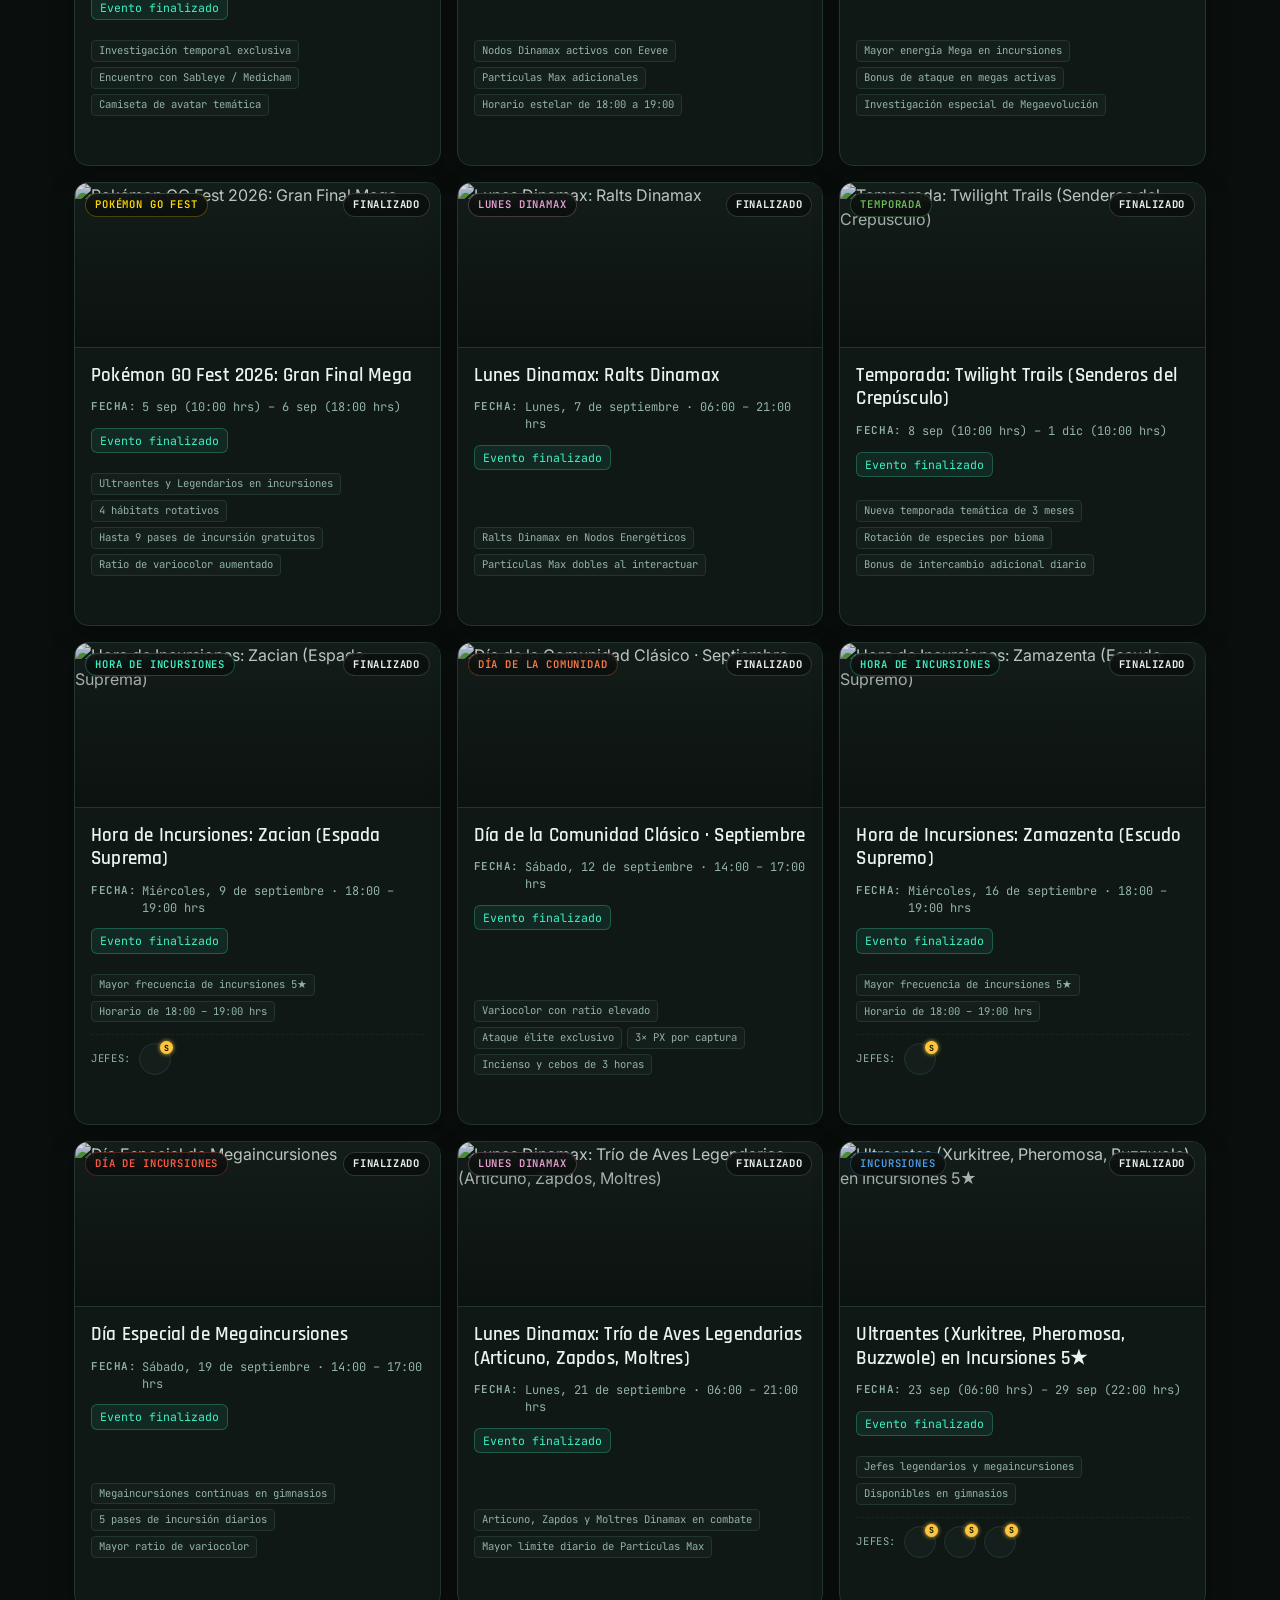
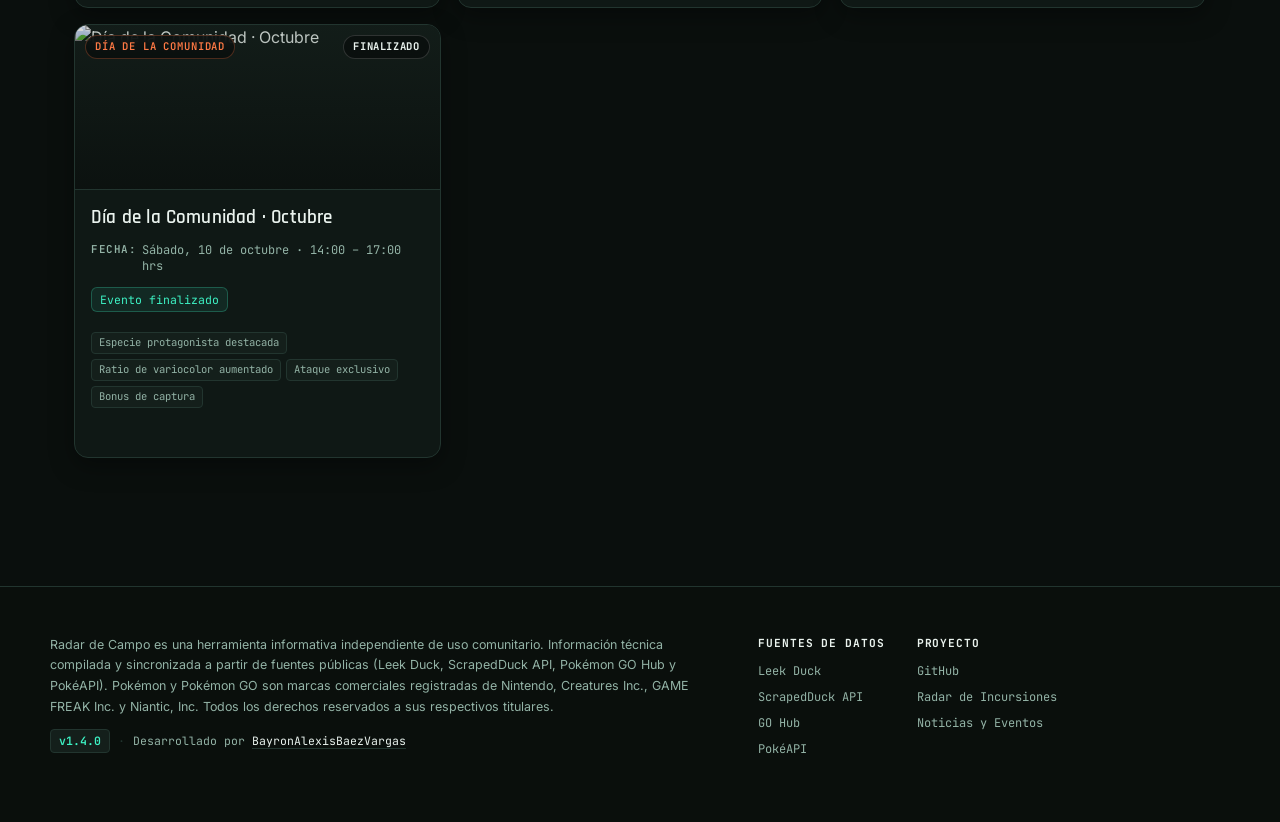
==== commit b5270ab0: "feat(Front) Version 1.4.0: implementacion de resumen mensual y actualizacion automatica de adatos." ====
--- a/noticias.html
+++ b/noticias.html
@@ -26,17 +26,22 @@
 <body>
 
 <header class="hud">
-  <div class="hud-brand">
-    <svg class="hud-mark" viewBox="0 0 32 32" aria-hidden="true"><circle cx="16" cy="16" r="13" stroke-width="1.4"/><circle class="core" cx="16" cy="16" r="3"/><line x1="16" y1="1" x2="16" y2="6" stroke="currentColor" stroke-width="1.4"/><line x1="16" y1="26" x2="16" y2="31" stroke="currentColor" stroke-width="1.4"/></svg>
-    <span class="hud-word">Pokémon GO<small>Eventos y Noticias</small></span>
-  </div>
-  <nav class="hud-nav" aria-label="Navegación principal">
-    <a href="index.html" class="hud-nav-link">Radar</a>
-    <a href="noticias.html" class="hud-nav-link active">Noticias y Eventos <span class="nav-badge">Nuevo</span></a>
-  </nav>
-  <div class="hud-status">
-    <span class="live"><span class="live-dot"></span>EN VIVO</span>
-    <span class="hud-date">· Santiago, CL</span>
+  <div class="hud-inner">
+    <div class="hud-bar">
+      <div class="hud-brand">
+        <svg class="hud-mark" viewBox="0 0 32 32" aria-hidden="true"><circle cx="16" cy="16" r="13" stroke-width="1.4"/><circle class="core" cx="16" cy="16" r="3"/><line x1="16" y1="1" x2="16" y2="6" stroke="currentColor" stroke-width="1.4"/><line x1="16" y1="26" x2="16" y2="31" stroke="currentColor" stroke-width="1.4"/></svg>
+        <span class="hud-word">Pokémon GO<small>Eventos y Noticias</small></span>
+      </div>
+      <div class="hud-status">
+        <span class="live"><span class="live-dot"></span>EN VIVO</span>
+        <span class="hud-date" id="userLocation">· Obteniendo ubicación...</span>
+      </div>
+    </div>
+    <nav class="hud-nav" aria-label="Navegación principal">
+      <a href="index.html" class="hud-nav-link">Radar</a>
+      <a href="noticias.html" class="hud-nav-link active">Noticias<span class="nav-text-extra"> y Eventos</span> <span class="nav-badge">Nuevo</span></a>
+      <a href="semana.html" class="hud-nav-link">Semana</a>
+    </nav>
   </div>
 </header>
 
@@ -50,7 +55,7 @@
         <div class="readout"><dt>Eventos en curso</dt><dd id="statActiveEvents">—</dd></div>
         <div class="readout"><dt>Próximos 7 días</dt><dd id="statWeekEvents">—</dd></div>
         <div class="readout"><dt>Total programados</dt><dd id="statTotalEvents">—</dd></div>
-        <div class="readout"><dt>Temporada actual</dt><dd style="font-size:1.05rem;">Forever Forward</dd></div>
+        <div class="readout" id="seasonReadout"><dt>Temporada actual</dt><dd id="statSeason" style="font-size:1.05rem;">Sincronizando...</dd></div>
       </dl>
     </div>
     <div class="hero-visual">
@@ -163,7 +168,7 @@
     <div class="foot-col">
       <p class="foot-note">Radar de Campo es una herramienta informativa independiente de uso comunitario. Información técnica compilada y sincronizada a partir de fuentes públicas (Leek Duck, ScrapedDuck API, Pokémon GO Hub y PokéAPI). Pokémon y Pokémon GO son marcas comerciales registradas de Nintendo, Creatures Inc., GAME FREAK Inc. y Niantic, Inc. Todos los derechos reservados a sus respectivos titulares.</p>
       <div class="foot-meta">
-        <span class="foot-version">v1.3.1</span>
+        <span class="foot-version">v1.4.0</span>
         <span class="foot-sep">·</span>
         <span>Desarrollado por <a href="https://github.com/BayronAlexisBaezVargas" target="_blank" rel="noopener" class="foot-author">BayronAlexisBaezVargas</a></span>
       </div>
@@ -186,6 +191,9 @@
   </div>
 </footer>
 
+<script src="assets/js/audio.js"></script>
+<script src="assets/js/eventModal.js"></script>
 <script src="assets/js/noticias.js"></script>
+<script src="assets/js/location.js"></script>
 </body>
 </html>
--- a/assets/css/styles.css
+++ b/assets/css/styles.css
@@ -20,7 +20,11 @@
   --shadow-card:0 8px 24px rgba(0,0,0,.35);
 }
 *,*::before,*::after{box-sizing:border-box;}
-html{-webkit-text-size-adjust:100%;}
+html{
+  -webkit-text-size-adjust:100%;
+  overflow-x:hidden;
+  max-width:100vw;
+}
 body{
   margin:0;color:var(--ink);font-family:var(--font-body);line-height:1.5;-webkit-font-smoothing:antialiased;
   background-color:var(--void);
@@ -30,33 +34,46 @@
     repeating-linear-gradient(0deg, rgba(255,255,255,.025) 0 1px, transparent 1px 64px),
     repeating-linear-gradient(90deg, rgba(255,255,255,.025) 0 1px, transparent 1px 64px);
   background-attachment:fixed;
+  overflow-x:hidden;
+  max-width:100vw;
+  width:100%;
+  position:relative;
 }
 img,svg{display:block;max-width:100%;}
 button,input{font:inherit;color:inherit;}
 a{color:inherit;}
-h1,h2,h3,h4{margin:0;font-family:var(--font-display);font-weight:600;letter-spacing:.01em;}
-p{margin:0;}
+h1,h2,h3,h4{margin:0;font-family:var(--font-display);font-weight:600;letter-spacing:.01em;overflow-wrap:break-word;}
+p{margin:0;overflow-wrap:break-word;}
 ul{list-style:none;margin:0;padding:0;}
 button{background:none;border:none;cursor:pointer;}
 button:focus-visible, a:focus-visible, input:focus-visible, .card:focus-visible{outline:2px solid var(--signal);outline-offset:2px;}
 
 /* ---------- HUD header ---------- */
 .hud{
-  position:sticky;top:0;z-index:50;display:flex;align-items:center;justify-content:space-between;gap:var(--sp-4);
-  padding:var(--sp-3) var(--sp-5);background:rgba(10,15,13,.8);backdrop-filter:blur(10px);border-bottom:1px solid var(--line);
-}
-.hud-brand{display:flex;align-items:center;gap:var(--sp-3);}
+  position:sticky;top:0;z-index:50;width:100%;
+  background:rgba(10,15,13,.88);backdrop-filter:blur(12px);-webkit-backdrop-filter:blur(12px);
+  border-bottom:1px solid var(--line);
+}
+.hud-inner{
+  max-width:1180px;margin:0 auto;width:100%;box-sizing:border-box;
+  padding:var(--sp-3) var(--sp-5);
+  display:flex;align-items:center;justify-content:space-between;gap:var(--sp-4);
+}
+.hud-bar{
+  display:contents;
+}
+.hud-brand{display:flex;align-items:center;gap:var(--sp-3);min-width:0;}
 .hud-mark{width:28px;height:28px;flex:none;}
 .hud-mark circle{fill:none;stroke:var(--signal);}
 .hud-mark .core{fill:var(--signal);stroke:none;}
-.hud-word{font-family:var(--font-display);font-weight:700;letter-spacing:.05em;font-size:.92rem;text-transform:uppercase;}
+.hud-word{font-family:var(--font-display);font-weight:700;letter-spacing:.05em;font-size:.92rem;text-transform:uppercase;white-space:nowrap;}
 .hud-word small{display:block;font-family:var(--font-mono);font-weight:400;letter-spacing:.1em;color:var(--ink-dim);font-size:.6rem;text-transform:uppercase;margin-top:1px;}
 .hud-nav{display:flex;align-items:center;gap:var(--sp-2);}
 .hud-nav-link{
   display:inline-flex;align-items:center;gap:6px;padding:6px 14px;border-radius:999px;
   font-family:var(--font-display);font-weight:700;font-size:.82rem;letter-spacing:.04em;
   text-transform:uppercase;text-decoration:none;color:var(--ink-dim);border:1px solid transparent;
-  transition:all .15s ease;
+  transition:all .15s ease;white-space:nowrap;
 }
 .hud-nav-link:hover{color:var(--ink);background:rgba(61,242,196,.07);border-color:var(--line);}
 .hud-nav-link.active{color:#04211a;background:var(--signal);border-color:var(--signal);}
@@ -67,27 +84,106 @@
 .hud-nav-link.active .nav-badge{background:rgba(0,0,0,.25);color:#04211a;border-color:rgba(0,0,0,.3);}
 .hud-status{display:flex;align-items:center;gap:var(--sp-3);font-family:var(--font-mono);font-size:.7rem;color:var(--ink-dim);text-transform:uppercase;letter-spacing:.07em;white-space:nowrap;}
 .live{display:flex;align-items:center;gap:6px;color:var(--signal);}
-.live-dot{width:7px;height:7px;border-radius:50%;background:var(--signal);}
+.live-dot{width:7px;height:7px;border-radius:50%;background:var(--signal);flex:none;}
 @media (prefers-reduced-motion:no-preference){.live-dot{animation:livepulse 2s ease-in-out infinite;}}
 @keyframes livepulse{0%{box-shadow:0 0 0 0 rgba(61,242,196,.55);}70%{box-shadow:0 0 0 8px rgba(61,242,196,0);}100%{box-shadow:0 0 0 0 rgba(61,242,196,0);}}
-@media (max-width:768px){.hud-nav-link{padding:5px 10px;font-size:.76rem;}}
-@media (max-width:600px){.hud-date{display:none;}}
-
-main{max-width:1180px;margin:0 auto;padding:0 var(--sp-5) var(--sp-8);}
+
+@media (max-width:768px){
+  .hud-inner{
+    padding:var(--sp-2) var(--sp-3);
+    flex-direction:column;
+    gap:8px;
+  }
+  .hud-bar{
+    display:flex;
+    align-items:center;
+    justify-content:space-between;
+    width:100%;
+  }
+  .hud-brand{
+    gap:8px;
+  }
+  .hud-word{
+    font-size:.85rem;
+  }
+  .hud-date{
+    display:none;
+  }
+  .hud-nav{
+    display:grid;
+    grid-template-columns:repeat(3, 1fr);
+    width:100%;
+    background:rgba(20,31,27,.6);
+    border:1px solid var(--line);
+    border-radius:999px;
+    padding:3px;
+    gap:4px;
+    box-sizing:border-box;
+  }
+  .hud-nav-link{
+    display:flex;
+    justify-content:center;
+    padding:6px 4px;
+    font-size:.74rem;
+    letter-spacing:.02em;
+    text-align:center;
+  }
+  .nav-text-extra{
+    display:none;
+  }
+  .nav-badge{
+    padding:0 4px;
+    font-size:.54rem;
+  }
+}
+
+main{
+  max-width:1180px;margin:0 auto;padding:0 var(--sp-5) var(--sp-8);
+  width:100%;box-sizing:border-box;
+}
+@media (max-width:768px){
+  main{
+    padding:0 var(--sp-3) var(--sp-6);
+  }
+}
 
 /* ---------- Hero ---------- */
-.hero{display:grid;grid-template-columns:1.2fr .8fr;gap:var(--sp-7);align-items:center;padding:var(--sp-7) 0 var(--sp-6);}
-@media (max-width:860px){.hero{grid-template-columns:1fr;padding-top:var(--sp-6);}.hero-visual{order:-1;max-width:200px;margin:0 auto;}}
+.hero{
+  display:grid;grid-template-columns:1.2fr .8fr;gap:var(--sp-7);align-items:center;padding:var(--sp-7) 0 var(--sp-6);
+  width:100%;box-sizing:border-box;
+}
+@media (max-width:860px){
+  .hero{
+    grid-template-columns:1fr;padding-top:var(--sp-4);gap:var(--sp-4);text-align:center;
+  }
+  .hero-visual{
+    order:-1;max-width:170px;margin:0 auto;
+  }
+  .kicker{
+    justify-content:center;
+  }
+  .lede{
+    margin:0 auto;
+  }
+}
 .kicker{font-family:var(--font-mono);letter-spacing:.24em;text-transform:uppercase;color:var(--signal);font-size:.72rem;display:flex;align-items:center;gap:8px;}
 .kicker::before{content:'';width:18px;height:1px;background:var(--signal);}
-h1.title{font-size:clamp(2.1rem,4.4vw + .8rem,3.8rem);line-height:1.03;margin:var(--sp-3) 0 var(--sp-4);}
+h1.title{font-size:clamp(1.75rem,5.2vw + .5rem,3.8rem);line-height:1.06;margin:var(--sp-3) 0 var(--sp-4);overflow-wrap:break-word;}
 h1.title .hl{color:var(--signal);}
 .lede{max-width:52ch;color:var(--ink-dim);font-size:1.02rem;}
-.hud-readouts{display:flex;flex-wrap:wrap;gap:var(--sp-6);margin-top:var(--sp-5);padding-top:var(--sp-4);border-top:1px dashed var(--line);}
-.readout dt{font-family:var(--font-mono);font-size:.64rem;letter-spacing:.13em;text-transform:uppercase;color:var(--ink-dim);margin-bottom:2px;}
-.readout dd{margin:0;font-family:var(--font-display);font-weight:700;font-size:1.5rem;}
+.hud-readouts{
+  display:grid;grid-template-columns:repeat(auto-fit,minmax(130px,1fr));gap:var(--sp-3);
+  margin-top:var(--sp-5);padding-top:var(--sp-4);border-top:1px dashed var(--line);
+  width:100%;box-sizing:border-box;
+}
+.readout{
+  background:rgba(20,31,27,.45);border:1px solid var(--line);border-radius:var(--radius-sm);
+  padding:var(--sp-3);text-align:center;
+}
+.readout dt{font-family:var(--font-mono);font-size:.64rem;letter-spacing:.1em;text-transform:uppercase;color:var(--ink-dim);margin-bottom:3px;}
+.readout dd{margin:0;font-family:var(--font-display);font-weight:700;font-size:1.25rem;line-height:1.2;overflow-wrap:break-word;}
 .readout dd span{color:var(--signal);}
-.reticle{width:min(300px,78vw);height:auto;margin:0 auto;}
+.reticle{width:min(260px,70vw);height:auto;margin:0 auto;}
 .ring-outer{fill:none;stroke:var(--line);stroke-width:1;stroke-dasharray:3 7;transform-box:fill-box;transform-origin:50% 50%;}
 .ring-mid{fill:none;stroke:var(--signal);stroke-opacity:.4;stroke-width:1;}
 .ring-core{fill:var(--signal);transform-box:fill-box;transform-origin:50% 50%;}
@@ -103,16 +199,20 @@
 /* ---------- Today banner ---------- */
 .today-banner{
   display:flex;gap:var(--sp-3);align-items:flex-start;border:1px solid rgba(255,90,68,.35);border-left:3px solid var(--alert);
-  background:rgba(255,90,68,.07);border-radius:var(--radius-sm);padding:var(--sp-4);margin-bottom:var(--sp-6);font-size:.9rem;
+  background:rgba(255,90,68,.07);border-radius:var(--radius-sm);padding:var(--sp-4);margin-bottom:var(--sp-5);font-size:.9rem;
+  box-sizing:border-box;width:100%;overflow-wrap:break-word;word-break:break-word;
 }
 .today-banner .ic{flex:none;font-size:1.1rem;line-height:1;}
 .today-banner strong{color:var(--alert);font-family:var(--font-display);letter-spacing:.02em;font-weight:700;}
-.today-banner p{color:var(--ink-dim);margin-top:3px;}
+.today-banner p{color:var(--ink-dim);margin-top:3px;overflow-wrap:break-word;}
+@media (max-width:600px){
+  .today-banner{padding:var(--sp-3);font-size:.84rem;}
+}
 
 /* ---------- Controls ---------- */
 .controls{display:flex;flex-wrap:wrap;gap:var(--sp-4);align-items:center;margin-bottom:var(--sp-6);padding-bottom:var(--sp-5);border-bottom:1px solid var(--line);}
 .segment{display:inline-flex;border:1px solid var(--line);border-radius:999px;padding:3px;background:var(--panel);flex:none;}
-.seg-btn{border:0;background:transparent;color:var(--ink-dim);padding:8px 16px;border-radius:999px;font-family:var(--font-display);font-weight:600;letter-spacing:.03em;cursor:pointer;font-size:.85rem;}
+.seg-btn{border:0;background:transparent;color:var(--ink-dim);padding:8px 16px;border-radius:999px;font-family:var(--font-display);font-weight:600;letter-spacing:.03em;cursor:pointer;font-size:.85rem;white-space:nowrap;}
 .seg-btn.active{background:var(--signal);color:#04211a;}
 .search-wrap{position:relative;flex:1;min-width:200px;max-width:320px;}
 .search-wrap input{width:100%;background:var(--panel);border:1px solid var(--line);border-radius:999px;padding:9px 16px 9px 34px;color:var(--ink);font-family:var(--font-mono);font-size:.82rem;}
@@ -120,17 +220,36 @@
 .search-wrap input:focus{outline:none;border-color:var(--signal);box-shadow:0 0 0 3px rgba(61,242,196,.15);}
 .search-wrap svg{position:absolute;left:12px;top:50%;transform:translateY(-50%);width:14px;height:14px;stroke:var(--ink-dim);pointer-events:none;}
 .type-chips{display:flex;flex-wrap:wrap;gap:8px;width:100%;order:3;}
-.chip{border:1px solid var(--line);background:var(--panel);color:var(--ink-dim);border-radius:999px;padding:6px 12px;font-size:.72rem;font-family:var(--font-mono);cursor:pointer;letter-spacing:.03em;transition:border-color .15s ease,color .15s ease,background .15s ease;text-decoration:none;display:inline-flex;align-items:center;}
+.chip{border:1px solid var(--line);background:var(--panel);color:var(--ink-dim);border-radius:999px;padding:6px 12px;font-size:.72rem;font-family:var(--font-mono);cursor:pointer;letter-spacing:.03em;transition:border-color .15s ease,color .15s ease,background .15s ease;text-decoration:none;display:inline-flex;align-items:center;white-space:nowrap;}
 .chip:hover{border-color:var(--ink-dim);color:var(--ink);}
 .type-chip.active{color:#0a0f0d;border-color:transparent;background:var(--tc);}
 .type-chip::before{content:'';width:7px;height:7px;border-radius:50%;background:var(--tc);display:inline-block;margin-right:6px;}
 
+@media (max-width:680px){
+  .controls{flex-direction:column;align-items:stretch;gap:var(--sp-3);}
+  .segment{
+    width:100%;display:flex;overflow-x:auto;-webkit-overflow-scrolling:touch;
+    scrollbar-width:none;box-sizing:border-box;
+  }
+  .segment::-webkit-scrollbar{display:none;}
+  .seg-btn{flex:1;text-align:center;padding:7px 10px;font-size:.78rem;}
+  .search-wrap{max-width:100%;width:100%;min-width:0;}
+  .type-chips{justify-content:center;}
+}
+
 /* ---------- Section framing ---------- */
 .section-title{display:flex;align-items:baseline;justify-content:space-between;gap:var(--sp-4);margin-bottom:6px;flex-wrap:wrap;}
-.section-title h2{font-size:clamp(1.4rem,2vw + .6rem,2rem);}
-.section-sub{color:var(--ink-dim);margin-bottom:var(--sp-5);max-width:64ch;font-size:.92rem;}
-.tier-nav{display:flex;gap:8px;overflow-x:auto;padding-bottom:6px;margin-bottom:var(--sp-6);}
-.tier-chip{flex:none;border:1px solid var(--line);background:var(--panel);padding:8px 16px;border-radius:var(--radius-sm);font-family:var(--font-display);font-weight:700;letter-spacing:.04em;font-size:.8rem;text-decoration:none;color:var(--ink-dim);}
+.section-title h2{font-size:clamp(1.4rem,2vw + .6rem,2rem);overflow-wrap:break-word;}
+.section-sub{color:var(--ink-dim);margin-bottom:var(--sp-5);max-width:64ch;font-size:.92rem;overflow-wrap:break-word;}
+.tier-nav{
+  display:flex;gap:8px;overflow-x:auto;padding-bottom:8px;margin-bottom:var(--sp-5);
+  max-width:100%;-webkit-overflow-scrolling:touch;scrollbar-width:thin;scrollbar-color:var(--line) transparent;
+}
+@media (max-width:600px){
+  .tier-nav{scrollbar-width:none;}
+  .tier-nav::-webkit-scrollbar{display:none;}
+}
+.tier-chip{flex:none;border:1px solid var(--line);background:var(--panel);padding:8px 16px;border-radius:var(--radius-sm);font-family:var(--font-display);font-weight:700;letter-spacing:.04em;font-size:.8rem;text-decoration:none;color:var(--ink-dim);white-space:nowrap;}
 .tier-chip:hover{color:var(--ink);border-color:var(--signal-dim);}
 
 .section-head{display:flex;align-items:center;justify-content:space-between;gap:var(--sp-3);flex-wrap:wrap;margin:0 0 var(--sp-4);}
@@ -160,12 +279,24 @@
 .sub-tier h4 em{color:var(--alert);font-style:normal;}
 
 /* ---------- Cards ---------- */
-.grid{display:grid;grid-template-columns:repeat(auto-fill,minmax(215px,1fr));gap:var(--sp-4);}
+.grid{
+  display:grid;grid-template-columns:repeat(auto-fill,minmax(215px,1fr));gap:var(--sp-4);
+  width:100%;box-sizing:border-box;
+}
+@media (max-width:480px){
+  .grid{grid-template-columns:repeat(auto-fill,minmax(145px,1fr));gap:10px;}
+  .card{padding:12px;min-height:190px;}
+  .mon-avatar{width:46px;height:46px;}
+  .mon-img{width:42px;height:42px;}
+  .card-name{font-size:.92rem;}
+  .stats{gap:4px;}
+  .stat-row{font-size:.70rem;padding-top:4px;}
+}
 .card{
   position:relative;background:var(--panel);border:1px solid var(--line);border-radius:var(--radius-md);
   padding:var(--sp-4);box-shadow:var(--shadow-card);transition:transform .18s ease,border-color .18s ease;
   display:flex;flex-direction:column;cursor:pointer;
-  min-height:235px;
+  min-height:235px;box-sizing:border-box;min-width:0;
 }
 .card:hover,.card:focus-visible{transform:translateY(-3px);border-color:var(--signal-dim);}
 .card:active{transform:scale(0.98);}
@@ -229,28 +360,37 @@
 body[data-seg="wild"] .seg-raids{display:none;}
 
 /* ---------- Reveal ---------- */
+.reveal{
+  opacity:1;
+  transform:none;
+}
 @media (prefers-reduced-motion:no-preference){
-  .reveal{opacity:0;transform:translateY(14px);transition:opacity .5s ease,transform .5s ease;}
-  .reveal.in{opacity:1;transform:none;}
+  .reveal.in{
+    animation:revealFade .35s ease both;
+  }
+}
+@keyframes revealFade{
+  from{opacity:.35;transform:translateY(8px);}
+  to{opacity:1;transform:none;}
 }
 
 /* ---------- Modal Quick Info ---------- */
 .modal-backdrop{
   position:fixed;inset:0;background:rgba(5,8,7,.82);
   backdrop-filter:blur(8px);-webkit-backdrop-filter:blur(8px);
-  z-index:100;opacity:0;pointer-events:none;
-  transition:opacity .25s ease;
+  z-index:100;opacity:0;pointer-events:none;visibility:hidden;
+  transition:opacity .25s ease, visibility .25s ease;
   display:flex;align-items:center;justify-content:center;
-  padding:var(--sp-4);
+  padding:var(--sp-3);box-sizing:border-box;overflow-x:hidden;
 }
 .modal-backdrop.open{
-  opacity:1;pointer-events:auto;
+  opacity:1;pointer-events:auto;visibility:visible;
 }
 .modal-box{
-  position:relative;width:100%;max-width:540px;max-height:90vh;
+  position:relative;width:100%;max-width:min(540px, calc(100vw - 24px));max-height:90vh;
   background:var(--panel);border:1px solid var(--line);
   border-radius:var(--radius-lg);box-shadow:0 24px 56px rgba(0,0,0,.75),0 0 0 1px rgba(61,242,196,.18);
-  overflow-y:auto;transform:scale(.94) translateY(12px);
+  overflow-y:auto;overflow-x:hidden;box-sizing:border-box;transform:scale(.94) translateY(12px);
   transition:transform .25s cubic-bezier(.16,1,.3,1);
   display:flex;flex-direction:column;
   scrollbar-width:thin;scrollbar-color:var(--line) transparent;
@@ -333,11 +473,23 @@
 .card:hover .card-click-hint{opacity:1;}
 
 /* ---------- Footer ---------- */
-footer{border-top:1px solid var(--line);margin-top:var(--sp-8);padding:var(--sp-7) var(--sp-5) var(--sp-8);background:rgba(10,15,13,.6);}
-.foot-inner{max-width:1180px;margin:0 auto;display:grid;grid-template-columns:1.4fr 1fr;gap:var(--sp-7);align-items:start;}
-@media (max-width:800px){.foot-inner{grid-template-columns:1fr;gap:var(--sp-5);}}
+footer{
+  border-top:1px solid var(--line);margin-top:var(--sp-8);
+  padding:var(--sp-7) var(--sp-5) var(--sp-8);background:rgba(10,15,13,.6);
+  width:100%;box-sizing:border-box;
+}
+.foot-inner{
+  max-width:1180px;margin:0 auto;display:grid;grid-template-columns:1.4fr 1fr;
+  gap:var(--sp-7);align-items:start;width:100%;box-sizing:border-box;
+}
+@media (max-width:800px){
+  footer{padding:var(--sp-5) var(--sp-3) var(--sp-6);}
+  .foot-inner{grid-template-columns:1fr;gap:var(--sp-4);text-align:center;}
+  .foot-meta{justify-content:center;}
+  .foot-links{justify-content:center;}
+}
 .foot-col{display:flex;flex-direction:column;gap:var(--sp-3);}
-.foot-note{color:var(--ink-dim);font-size:.78rem;line-height:1.65;margin:0;}
+.foot-note{color:var(--ink-dim);font-size:.78rem;line-height:1.65;margin:0;overflow-wrap:break-word;}
 .foot-meta{display:flex;flex-wrap:wrap;align-items:center;gap:var(--sp-2);font-family:var(--font-mono);font-size:.72rem;color:var(--ink-dim);}
 .foot-version{display:inline-block;padding:2px 8px;border-radius:4px;background:var(--panel-2);border:1px solid var(--line);color:var(--signal);font-weight:600;}
 .foot-sep{color:var(--line);}
@@ -351,10 +503,10 @@
 
 /* ---------- Sección Noticias & Eventos ---------- */
 .events-grid{
-  display:grid;grid-template-columns:repeat(auto-fill,minmax(340px,1fr));gap:var(--sp-5);
-  margin-top:var(--sp-5);
-}
-@media (max-width:600px){.events-grid{grid-template-columns:1fr;}}
+  display:grid;grid-template-columns:repeat(auto-fill,minmax(300px,1fr));gap:var(--sp-4);
+  margin-top:var(--sp-4);width:100%;box-sizing:border-box;
+}
+@media (max-width:640px){.events-grid{grid-template-columns:1fr;}}
 
 .event-card{
   position:relative;background:var(--panel);border:1px solid var(--line);border-radius:var(--radius-md);
@@ -475,3 +627,41 @@
 ::-webkit-scrollbar-track{background:var(--bg);}
 ::-webkit-scrollbar-thumb{background:var(--panel-2);border-radius:4px;}
 ::-webkit-scrollbar-thumb:hover{background:var(--ink-dim);}
+
+/* ============ Radar Sweep & Scanlines ============ */
+body::before {
+  content: '';
+  position: fixed;
+  top: 50%; left: 50%;
+  width: 150vmax; height: 150vmax;
+  transform: translate(-50%, -50%);
+  background: conic-gradient(from 0deg at 50% 50%, transparent 0%, transparent 80%, rgba(61,242,196, 0.06) 100%);
+  border-radius: 50%;
+  pointer-events: none;
+  z-index: -1;
+  animation: radar-sweep 8s linear infinite;
+}
+
+body::after {
+  content: '';
+  position: fixed;
+  inset: 0;
+  background: linear-gradient(rgba(18, 16, 16, 0) 50%, rgba(0, 0, 0, 0.1) 50%), linear-gradient(90deg, rgba(255, 0, 0, 0.02), rgba(0, 255, 0, 0.01), rgba(0, 0, 255, 0.02));
+  background-size: 100% 3px, 3px 100%;
+  pointer-events: none;
+  z-index: 9999;
+  opacity: 0.3;
+}
+
+@keyframes radar-sweep {
+  0% { transform: translate(-50%, -50%) rotate(0deg); }
+  100% { transform: translate(-50%, -50%) rotate(360deg); }
+}
+
+.typing-cursor::after {
+  content: '█';
+  animation: blink 1s step-end infinite;
+  color: var(--signal);
+  margin-left: 4px;
+}
+@keyframes blink { 0%, 100% { opacity: 1; } 50% { opacity: 0; } }
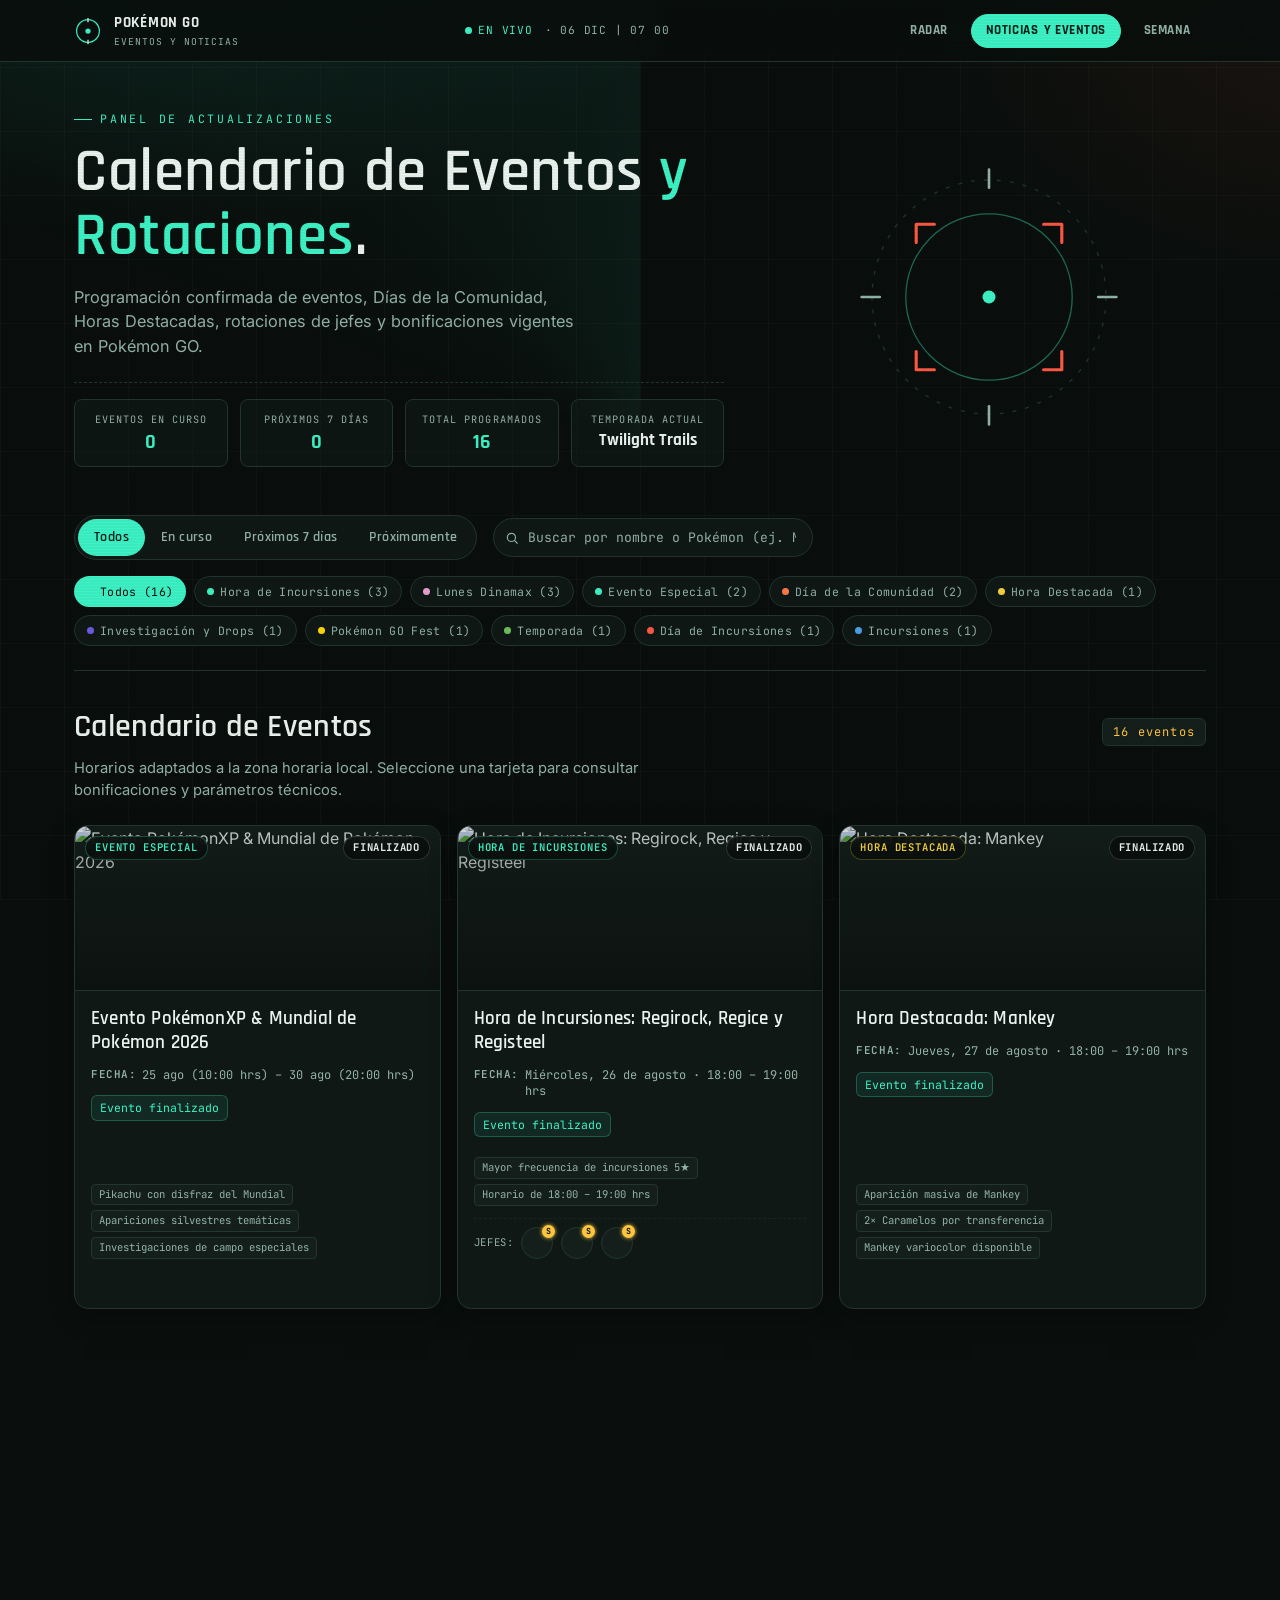
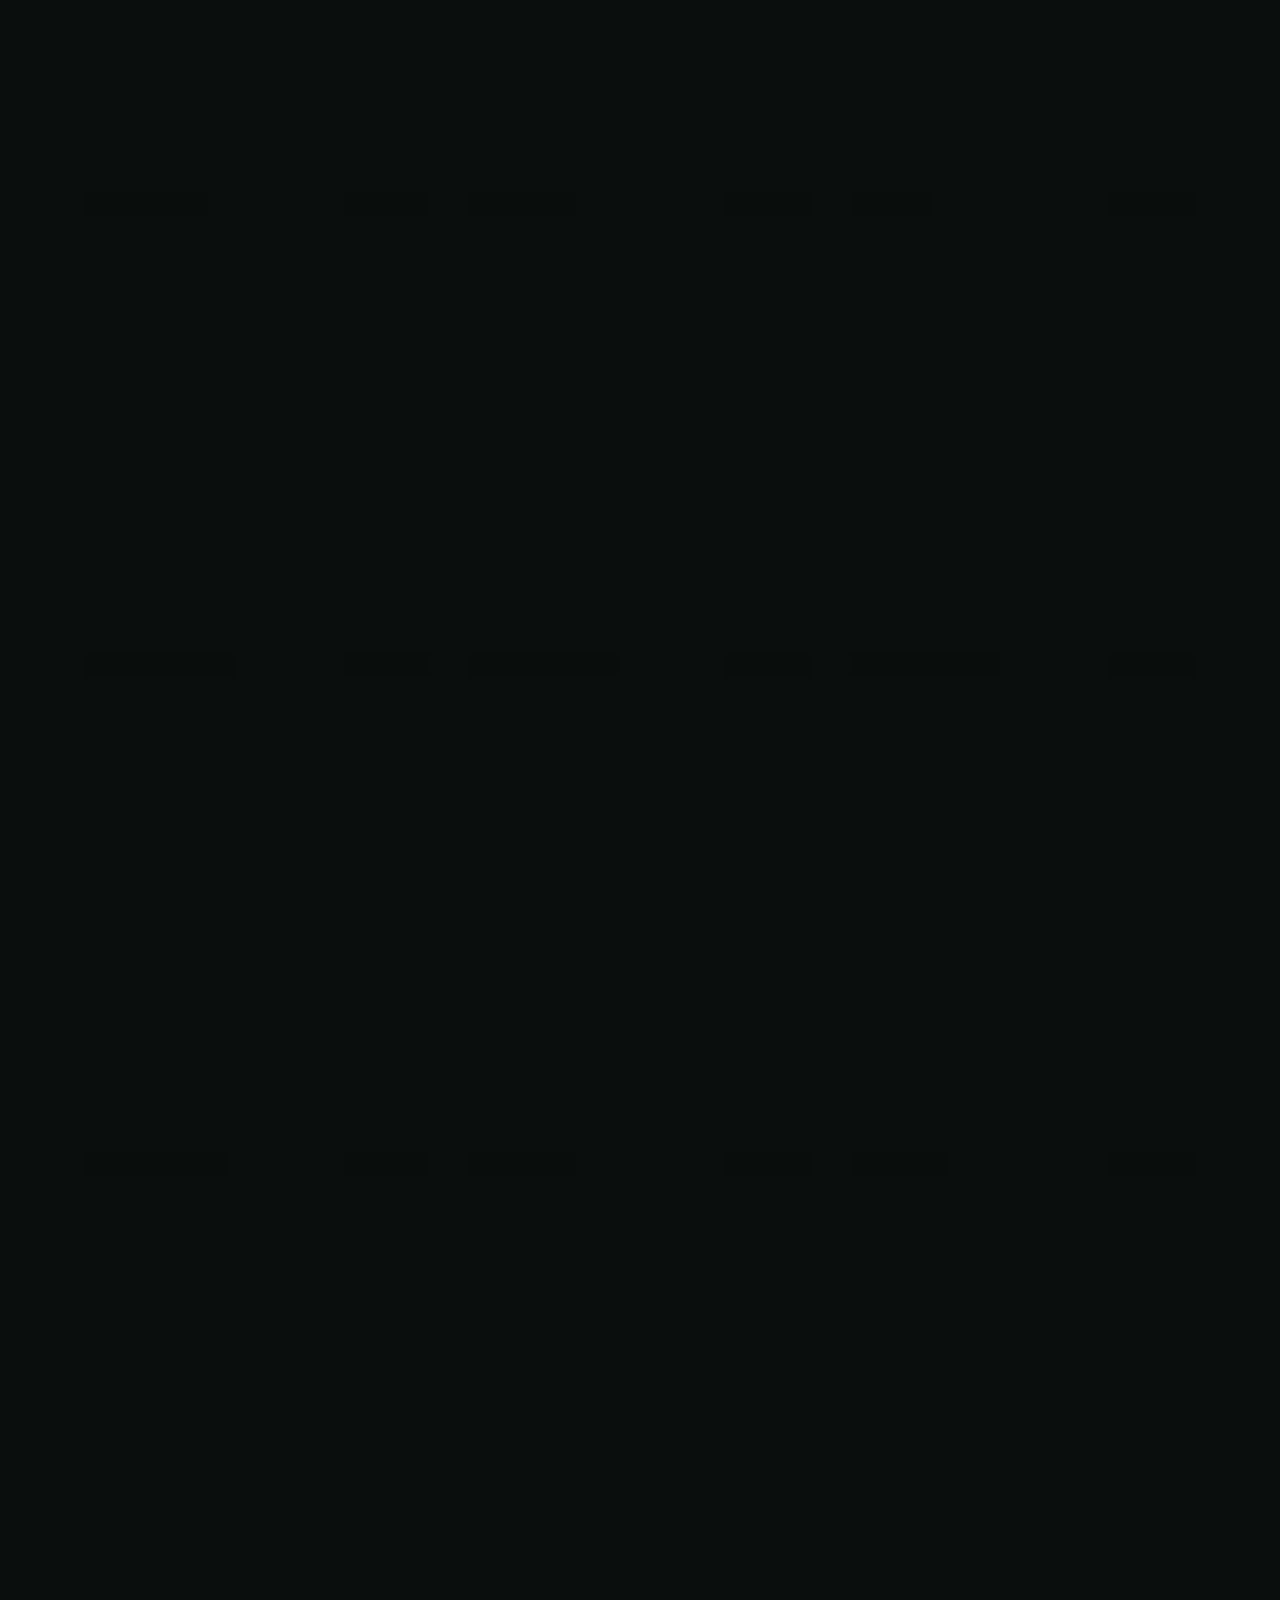
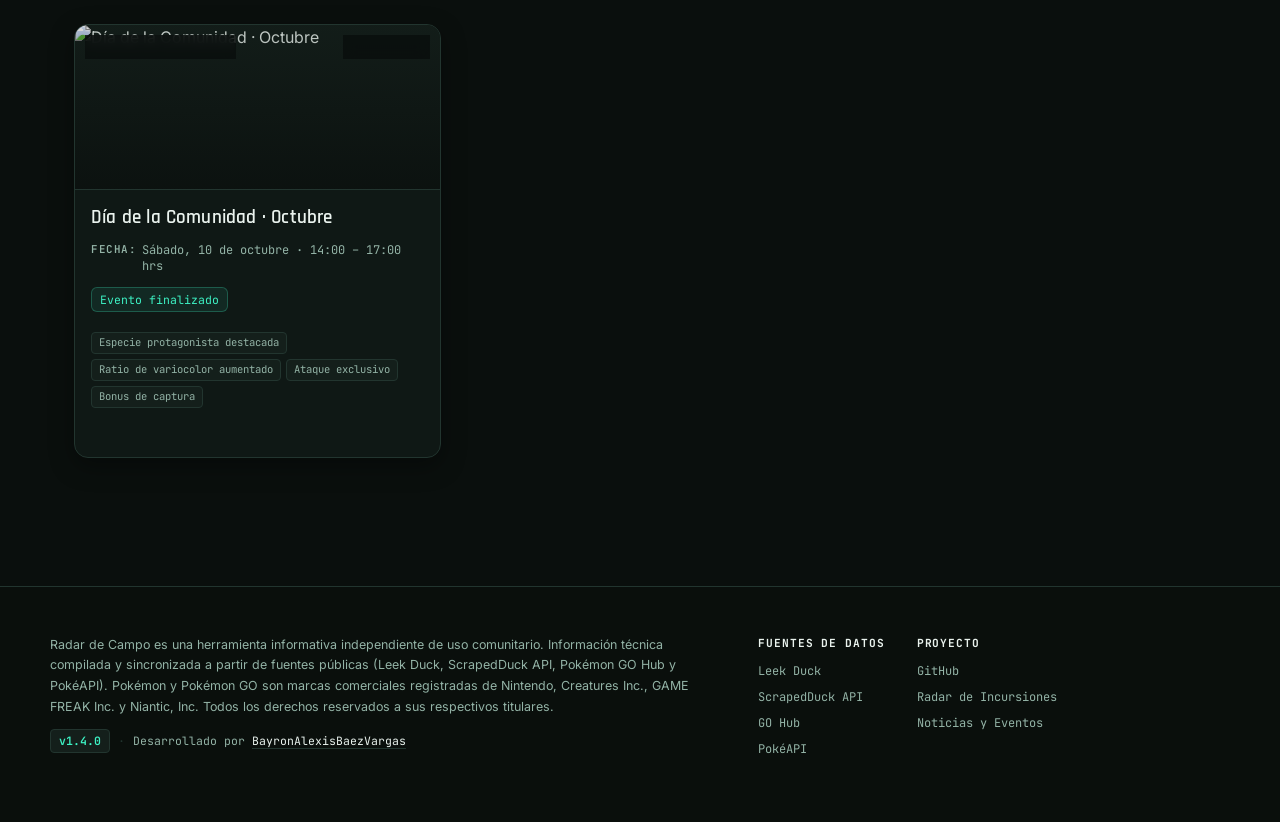
==== commit 63064733: "feat and fix(front) Version 1.4.1: implementacion de animaciones entre paginas y arreglos de tipogra" ====
--- a/noticias.html
+++ b/noticias.html
@@ -10,6 +10,7 @@
 <title>Noticias y Próximos Eventos · Pokémon GO</title>
 <meta name="description" content="Noticias, calendario de eventos próximos, Días de la Comunidad, Horas Destacadas y rotaciones en Pokémon GO." />
 <meta name="theme-color" content="#0a0f0d" />
+<meta name="view-transition" content="same-origin" />
 <meta property="og:title" content="Noticias y Próximos Eventos · Pokémon GO" />
 <meta property="og:description" content="Calendario de eventos próximos, Días de la Comunidad, Horas Destacadas y rotaciones en Pokémon GO." />
 <meta property="og:type" content="website" />
@@ -19,7 +20,10 @@
 <meta name="twitter:description" content="Calendario de eventos próximos, Días de la Comunidad, Horas Destacadas y rotaciones en Pokémon GO." />
 <link rel="preconnect" href="https://fonts.googleapis.com">
 <link rel="preconnect" href="https://fonts.gstatic.com" crossorigin>
+<link rel="preconnect" href="https://raw.githubusercontent.com">
+<link rel="preconnect" href="https://pokeapi.co">
 <link href="https://fonts.googleapis.com/css2?family=Rajdhani:wght@500;600;700&family=Inter:wght@400;500;600&family=JetBrains+Mono:wght@400;500;600&display=swap" rel="stylesheet">
+<link rel="manifest" href="manifest.json" />
 <link rel="icon" type="image/svg+xml" href="assets/img/favicon.svg" />
 <link rel="stylesheet" href="assets/css/styles.css" />
 </head>
@@ -34,12 +38,12 @@
       </div>
       <div class="hud-status">
         <span class="live"><span class="live-dot"></span>EN VIVO</span>
-        <span class="hud-date" id="userLocation">· Obteniendo ubicación...</span>
+        <span class="hud-date" id="userLocation">· Sincronizando red...</span>
       </div>
     </div>
     <nav class="hud-nav" aria-label="Navegación principal">
       <a href="index.html" class="hud-nav-link">Radar</a>
-      <a href="noticias.html" class="hud-nav-link active">Noticias<span class="nav-text-extra"> y Eventos</span> <span class="nav-badge">Nuevo</span></a>
+      <a href="noticias.html" class="hud-nav-link active">Noticias<span class="nav-text-extra"> y Eventos</span></a>
       <a href="semana.html" class="hud-nav-link">Semana</a>
     </nav>
   </div>
@@ -191,9 +195,10 @@
   </div>
 </footer>
 
-<script src="assets/js/audio.js"></script>
-<script src="assets/js/eventModal.js"></script>
-<script src="assets/js/noticias.js"></script>
-<script src="assets/js/location.js"></script>
+<script defer src="assets/js/audio.js"></script>
+<script defer src="assets/js/season.js"></script>
+<script defer src="assets/js/eventModal.js"></script>
+<script defer src="assets/js/noticias.js"></script>
+<script defer src="assets/js/location.js"></script>
 </body>
 </html>
--- a/assets/css/styles.css
+++ b/assets/css/styles.css
@@ -39,6 +39,19 @@
   width:100%;
   position:relative;
 }
+
+main, footer {
+  animation: pageFadeIn 0.4s ease-out forwards;
+}
+
+@keyframes pageFadeIn {
+  from { opacity: 0; transform: translateY(8px); }
+  to { opacity: 1; transform: translateY(0); }
+}
+
+@supports (view-transition-name: root) {
+  main, footer { animation: none; }
+}
 img,svg{display:block;max-width:100%;}
 button,input{font:inherit;color:inherit;}
 a{color:inherit;}
@@ -53,6 +66,7 @@
   position:sticky;top:0;z-index:50;width:100%;
   background:rgba(10,15,13,.88);backdrop-filter:blur(12px);-webkit-backdrop-filter:blur(12px);
   border-bottom:1px solid var(--line);
+  view-transition-name: hud-header;
 }
 .hud-inner{
   max-width:1180px;margin:0 auto;width:100%;box-sizing:border-box;
@@ -512,6 +526,7 @@
   position:relative;background:var(--panel);border:1px solid var(--line);border-radius:var(--radius-md);
   box-shadow:var(--shadow-card);display:flex;flex-direction:column;overflow:hidden;
   transition:transform .2s ease,border-color .2s ease;cursor:pointer;
+  min-width:0;
 }
 .event-card:hover,.event-card:focus-visible{transform:translateY(-4px);border-color:var(--signal-dim);}
 .event-card:active{transform:scale(0.985);}
@@ -554,7 +569,7 @@
 .event-status-tag.soon{color:#4c9fe8;border-color:rgba(76,159,232,.5);background:rgba(76,159,232,.14);}
 .event-status-tag.upcoming{color:var(--ink-dim);border-color:var(--line);background:rgba(20,31,27,.9);}
 
-.event-content{padding:var(--sp-4);display:flex;flex-direction:column;flex:1;gap:var(--sp-3);}
+.event-content{padding:var(--sp-4);display:flex;flex-direction:column;flex:1;gap:var(--sp-3);min-width:0;}
 .event-title{font-size:1.18rem;line-height:1.25;color:var(--ink);margin:0;}
 .event-date-row{
   display:flex;align-items:flex-start;gap:6px;font-family:var(--font-mono);font-size:.75rem;color:var(--ink-dim);line-height:1.4;
@@ -596,6 +611,10 @@
 .event-modal-img{width:100%;height:100%;object-fit:cover;object-position:center;}
 .event-modal-overlay{
   position:absolute;inset:0;background:linear-gradient(180deg, rgba(10,15,13,.1) 0%, rgba(10,15,13,.88) 100%);
+}
+.event-modal-media .event-tags-bar {
+  top: auto;
+  bottom: 14px;
 }
 .event-modal-body{padding:var(--sp-5);display:flex;flex-direction:column;gap:var(--sp-4);}
 .event-modal-title{font-size:1.65rem;line-height:1.15;color:var(--ink);}
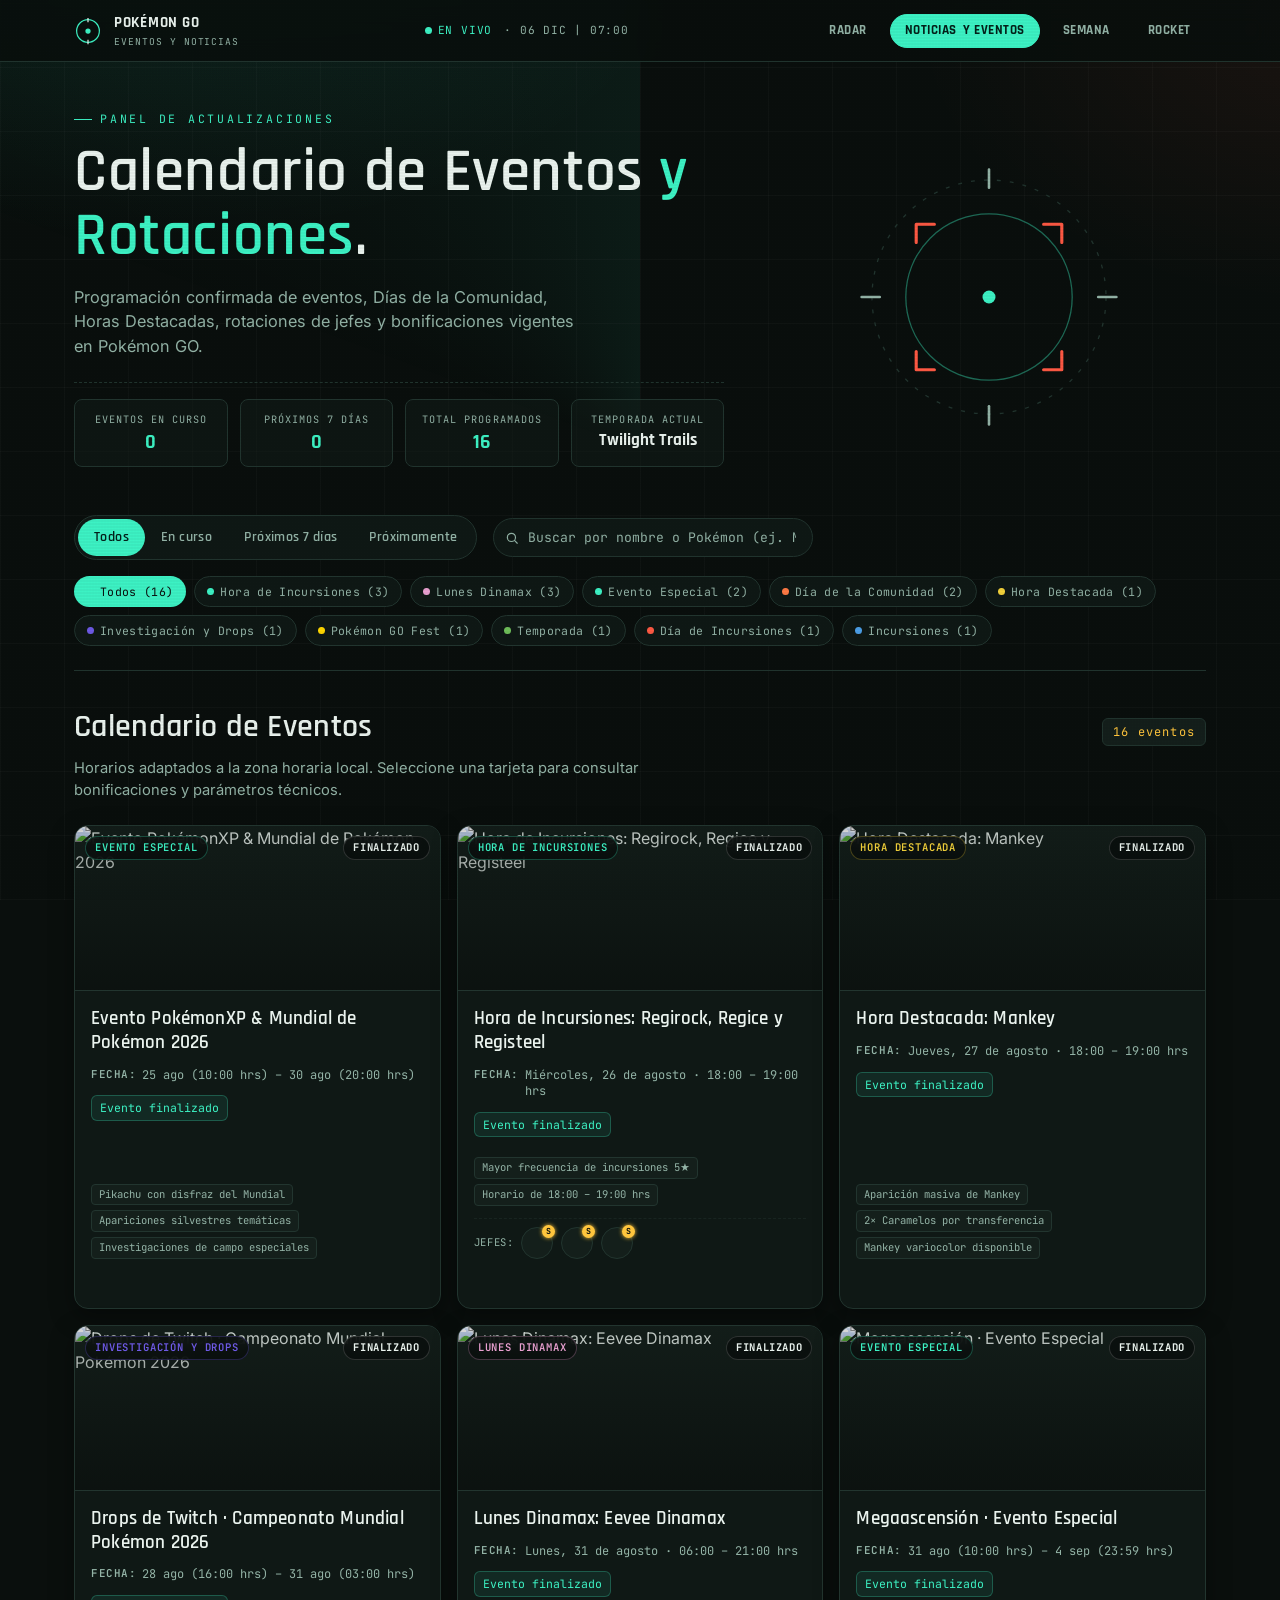
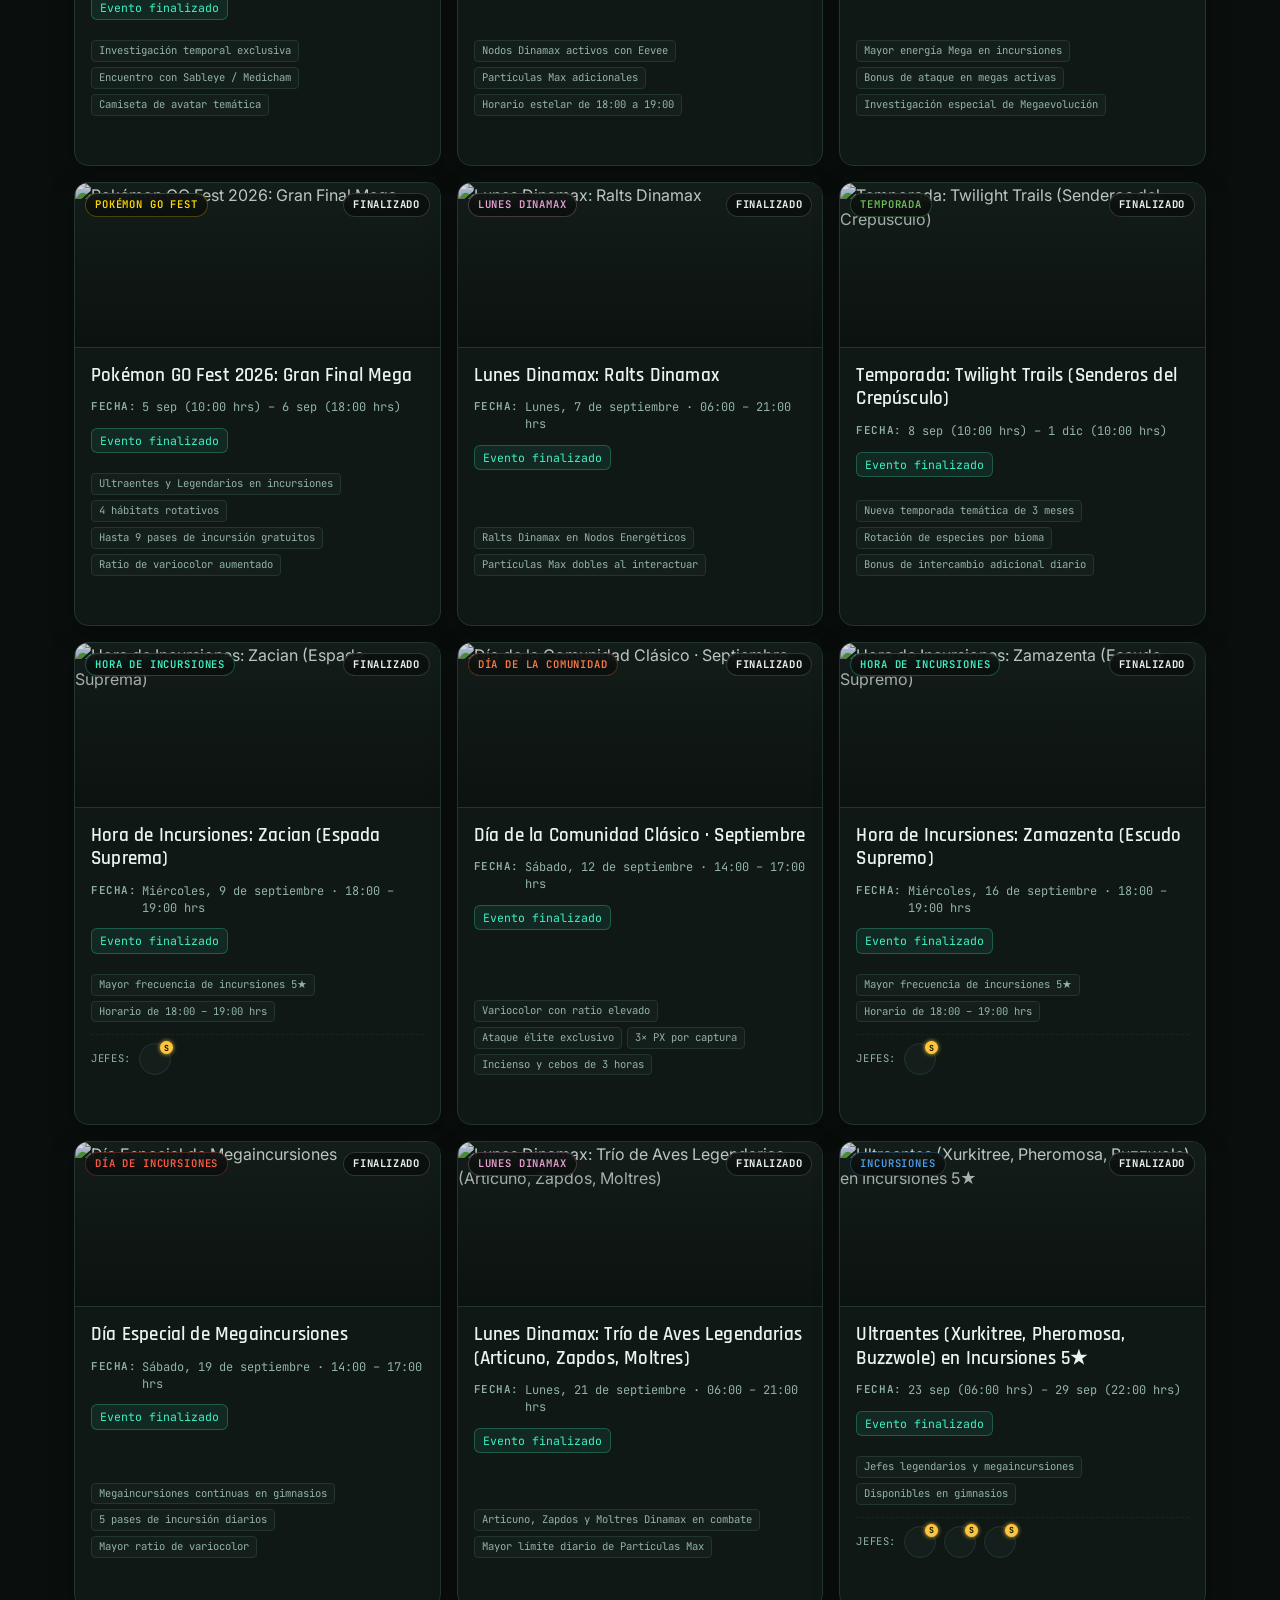
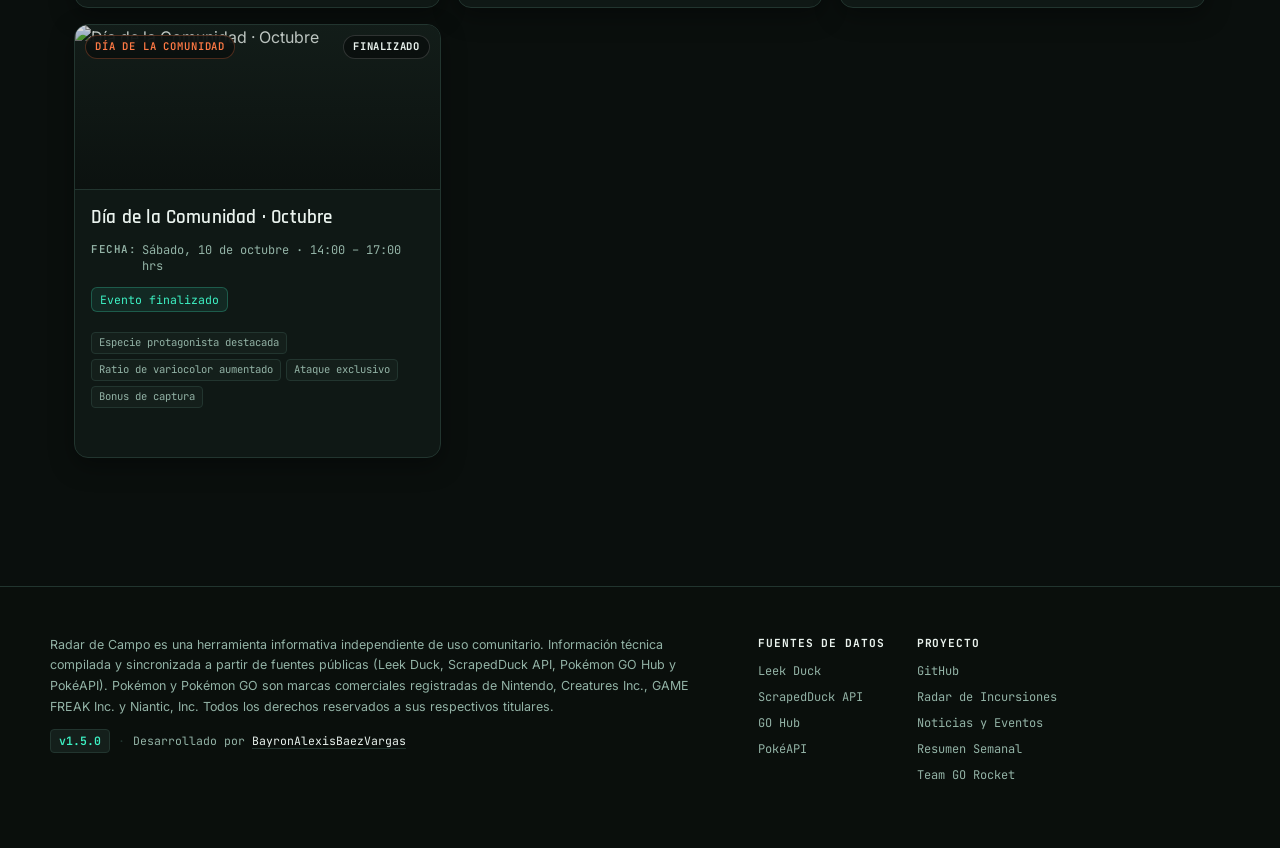
==== commit af10223b: "Feat(Front) Version 1.5.0: implementacion de pagina de informacion de rocket" ====
--- a/noticias.html
+++ b/noticias.html
@@ -45,6 +45,7 @@
       <a href="index.html" class="hud-nav-link">Radar</a>
       <a href="noticias.html" class="hud-nav-link active">Noticias<span class="nav-text-extra"> y Eventos</span></a>
       <a href="semana.html" class="hud-nav-link">Semana</a>
+      <a href="rocket.html" class="hud-nav-link">Rocket</a>
     </nav>
   </div>
 </header>
@@ -172,7 +173,7 @@
     <div class="foot-col">
       <p class="foot-note">Radar de Campo es una herramienta informativa independiente de uso comunitario. Información técnica compilada y sincronizada a partir de fuentes públicas (Leek Duck, ScrapedDuck API, Pokémon GO Hub y PokéAPI). Pokémon y Pokémon GO son marcas comerciales registradas de Nintendo, Creatures Inc., GAME FREAK Inc. y Niantic, Inc. Todos los derechos reservados a sus respectivos titulares.</p>
       <div class="foot-meta">
-        <span class="foot-version">v1.4.0</span>
+        <span class="foot-version">v1.5.0</span>
         <span class="foot-sep">·</span>
         <span>Desarrollado por <a href="https://github.com/BayronAlexisBaezVargas" target="_blank" rel="noopener" class="foot-author">BayronAlexisBaezVargas</a></span>
       </div>
@@ -190,6 +191,8 @@
         <a href="https://github.com/BayronAlexisBaezVargas" target="_blank" rel="noopener">GitHub</a>
         <a href="index.html">Radar de Incursiones</a>
         <a href="noticias.html">Noticias y Eventos</a>
+        <a href="semana.html">Resumen Semanal</a>
+        <a href="rocket.html">Team GO Rocket</a>
       </div>
     </div>
   </div>
--- a/assets/css/styles.css
+++ b/assets/css/styles.css
@@ -125,7 +125,7 @@
   }
   .hud-nav{
     display:grid;
-    grid-template-columns:repeat(3, 1fr);
+    grid-template-columns:repeat(4, 1fr);
     width:100%;
     background:rgba(20,31,27,.6);
     border:1px solid var(--line);
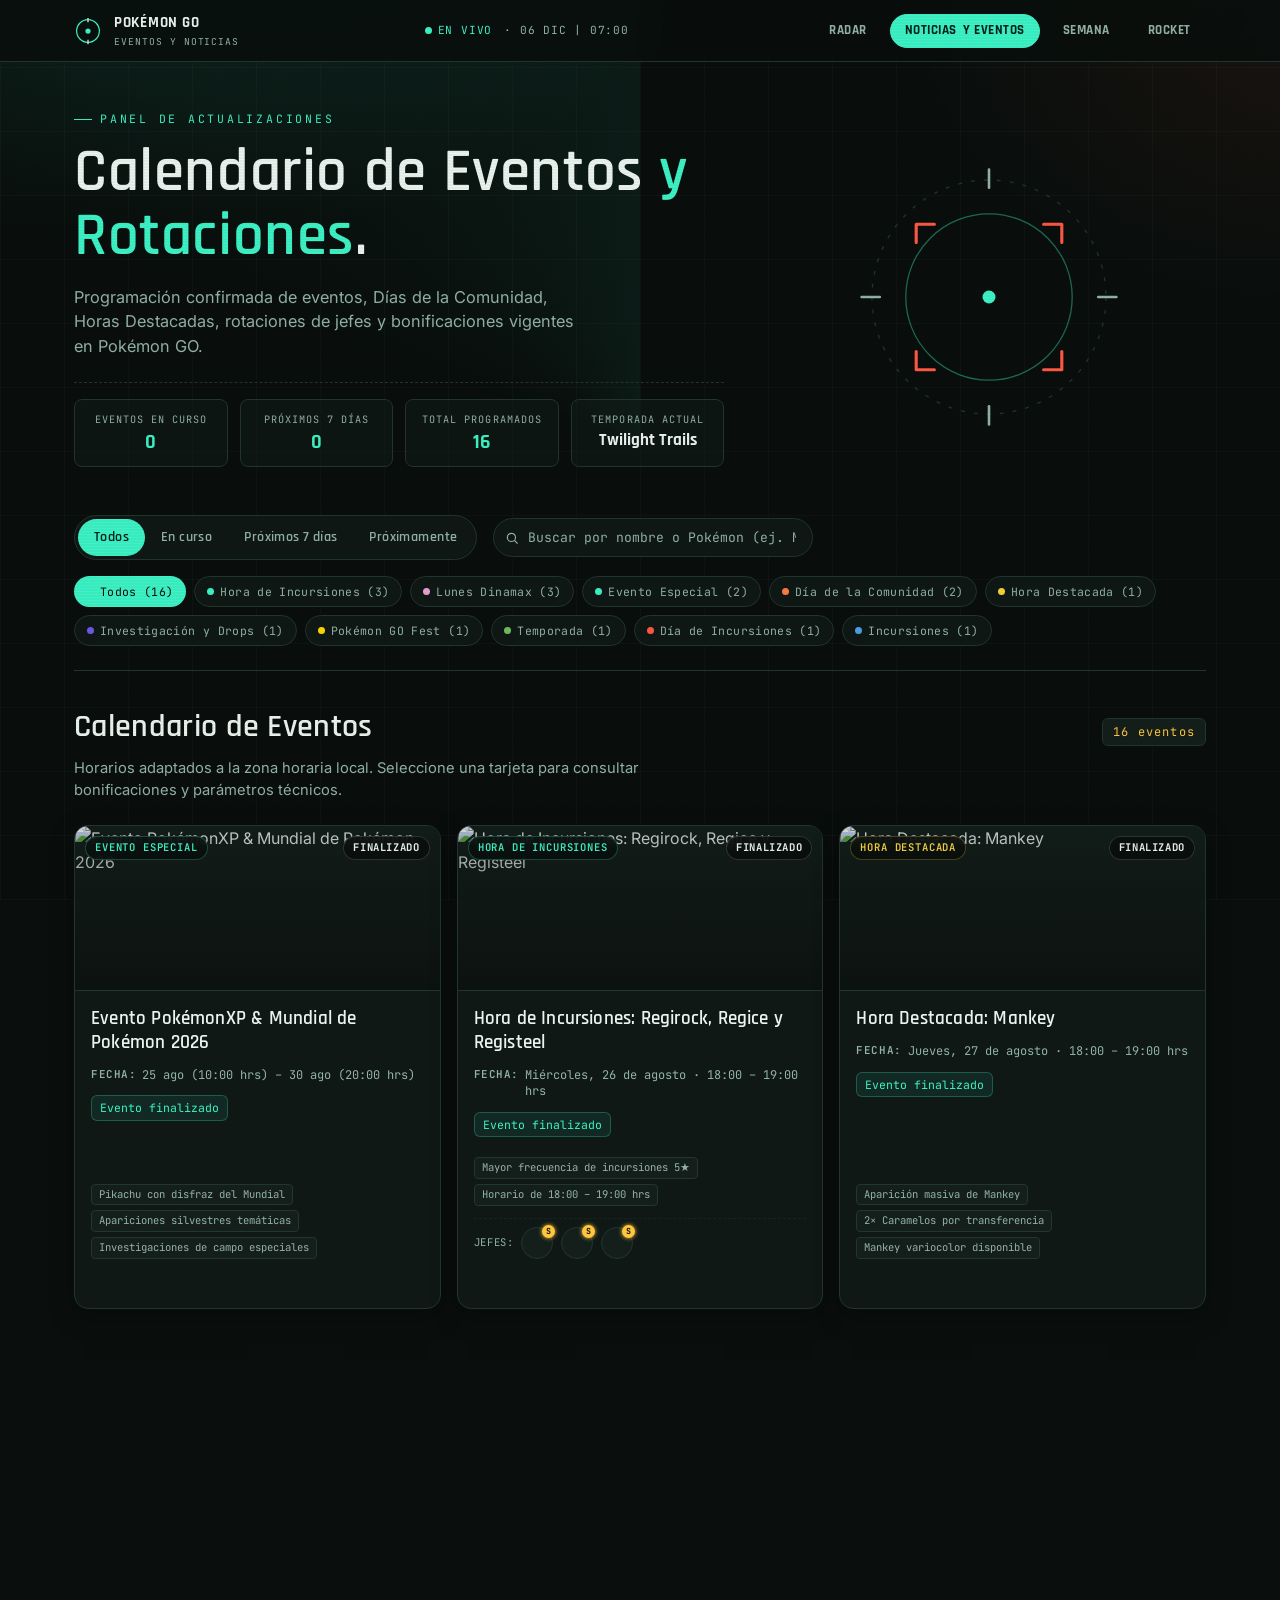
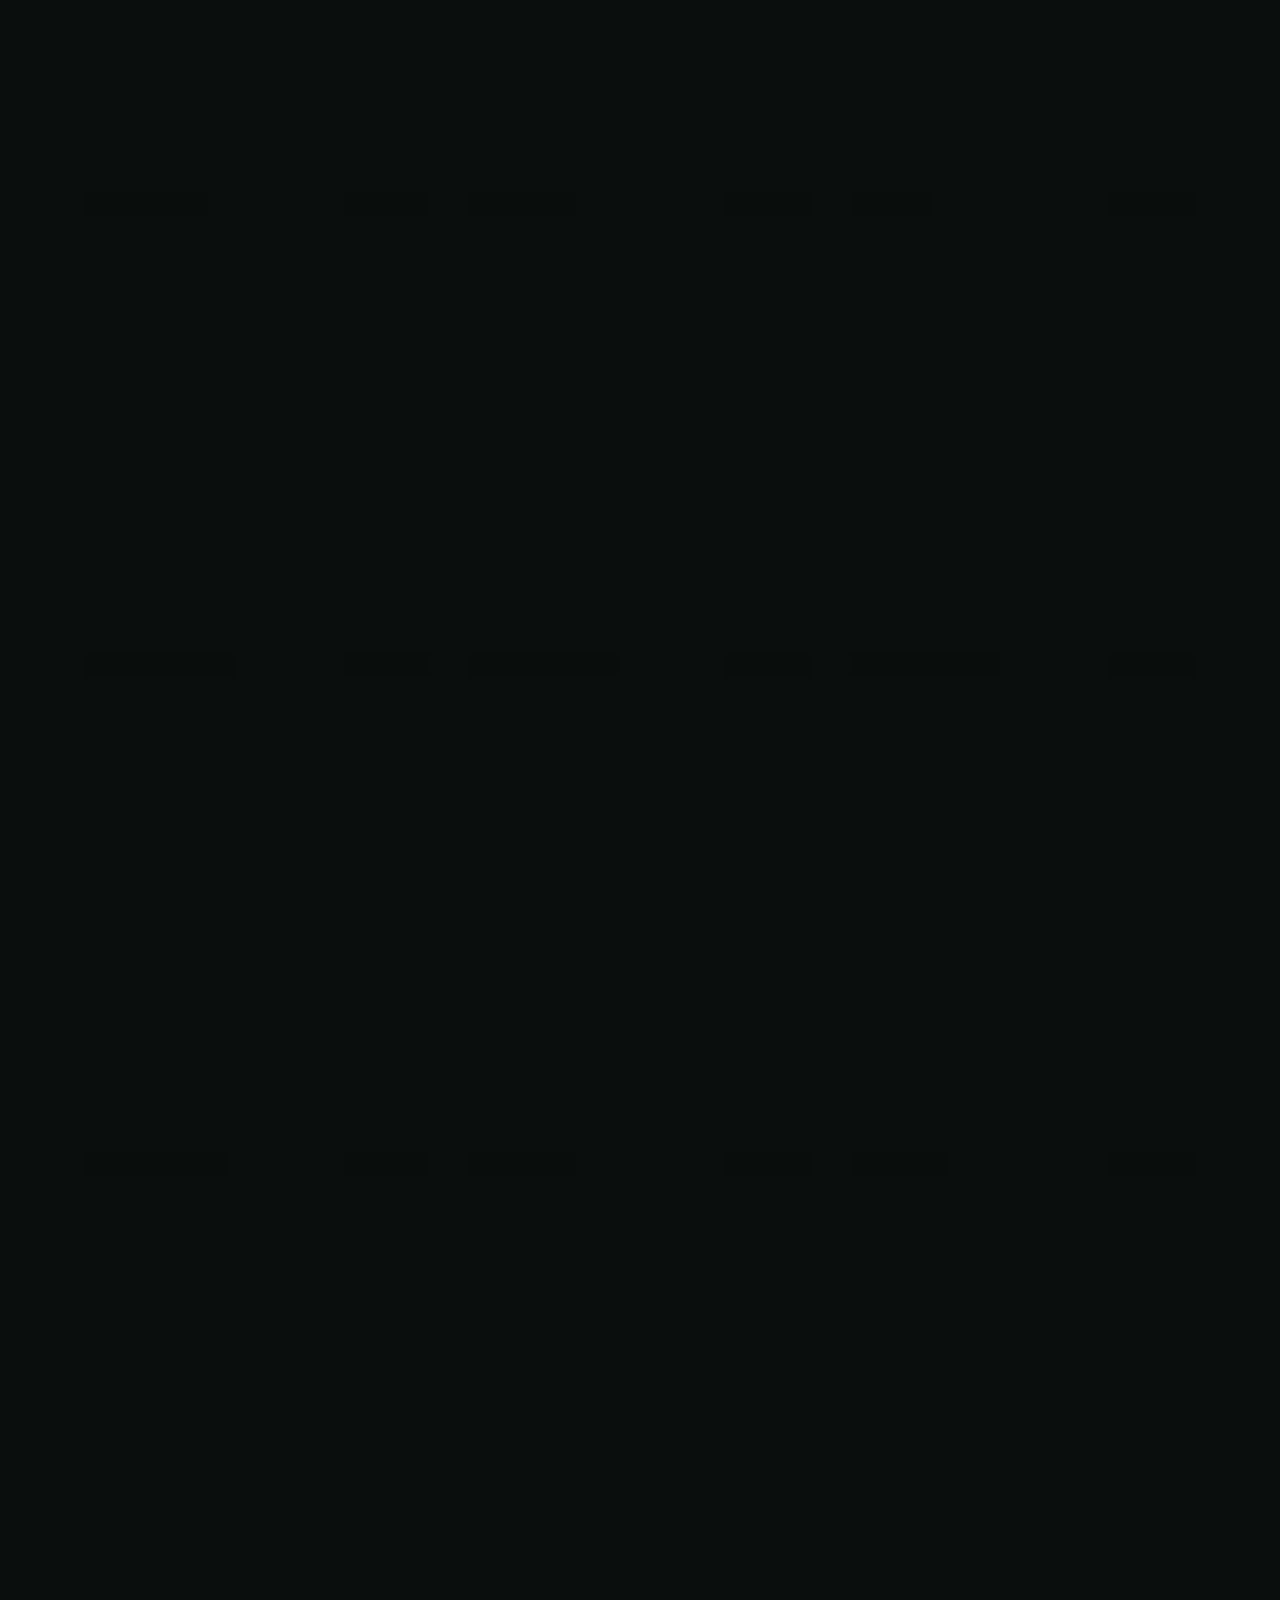
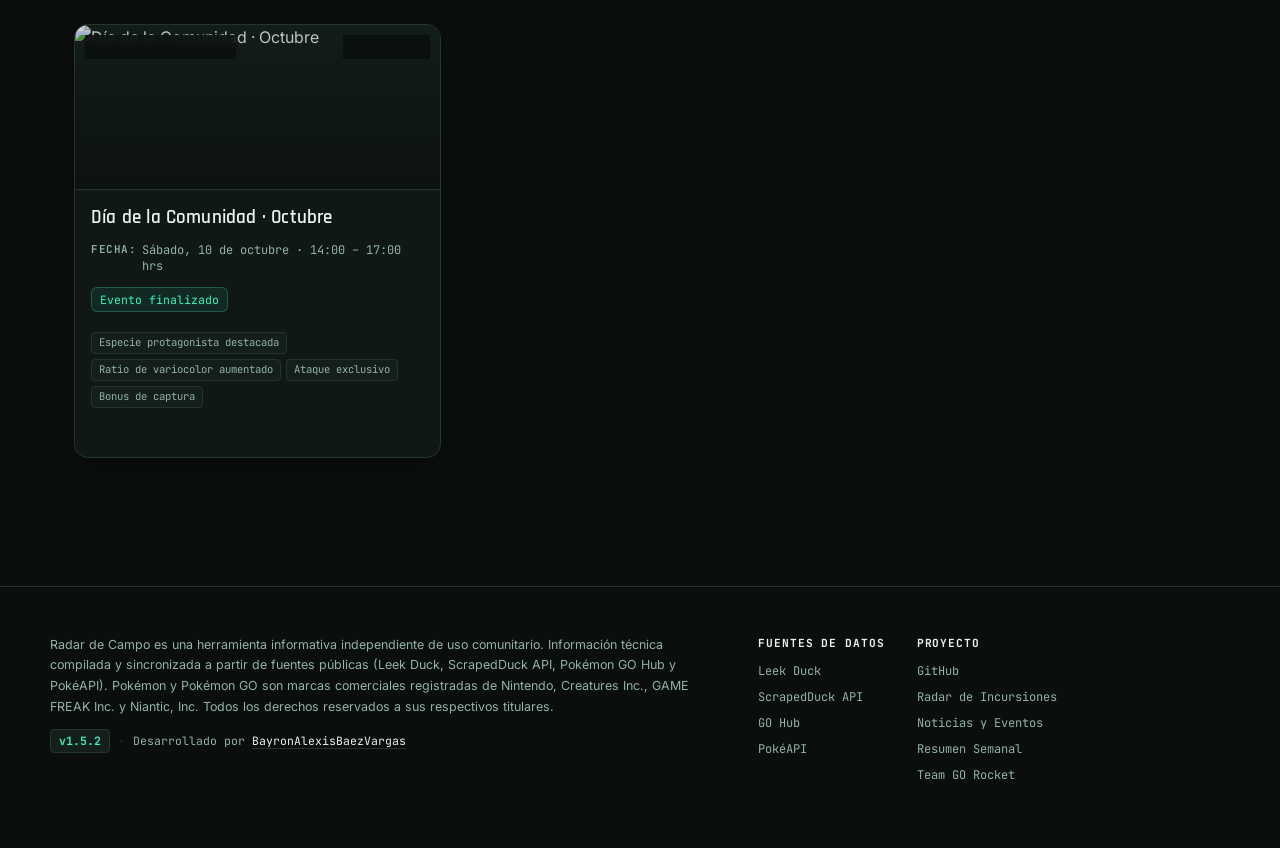
==== commit 5e6937f4: "Feat(Front) Version 1.5.2: integracion de Dockerfile para iniciar la app mas rapido y contenida adem" ====
--- a/noticias.html
+++ b/noticias.html
@@ -173,7 +173,7 @@
     <div class="foot-col">
       <p class="foot-note">Radar de Campo es una herramienta informativa independiente de uso comunitario. Información técnica compilada y sincronizada a partir de fuentes públicas (Leek Duck, ScrapedDuck API, Pokémon GO Hub y PokéAPI). Pokémon y Pokémon GO son marcas comerciales registradas de Nintendo, Creatures Inc., GAME FREAK Inc. y Niantic, Inc. Todos los derechos reservados a sus respectivos titulares.</p>
       <div class="foot-meta">
-        <span class="foot-version">v1.5.0</span>
+        <span class="foot-version">v1.5.2</span>
         <span class="foot-sep">·</span>
         <span>Desarrollado por <a href="https://github.com/BayronAlexisBaezVargas" target="_blank" rel="noopener" class="foot-author">BayronAlexisBaezVargas</a></span>
       </div>
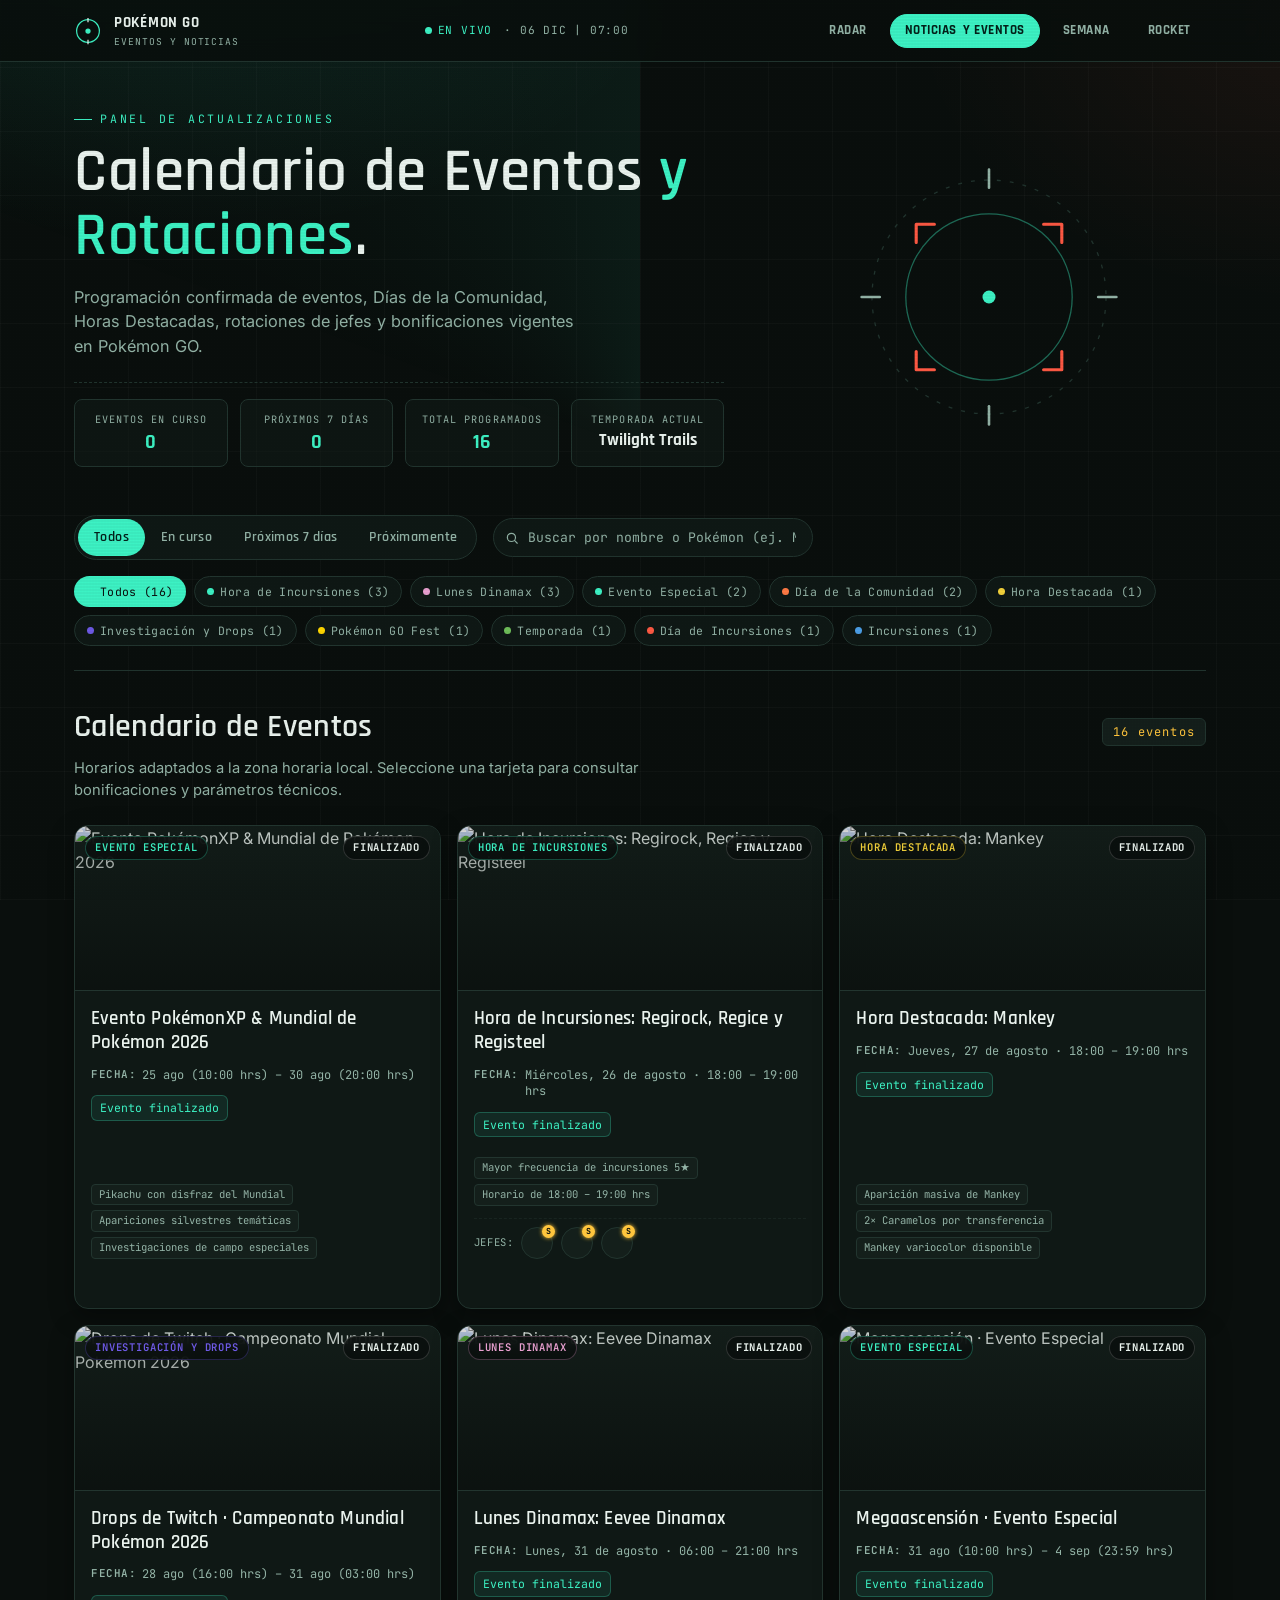
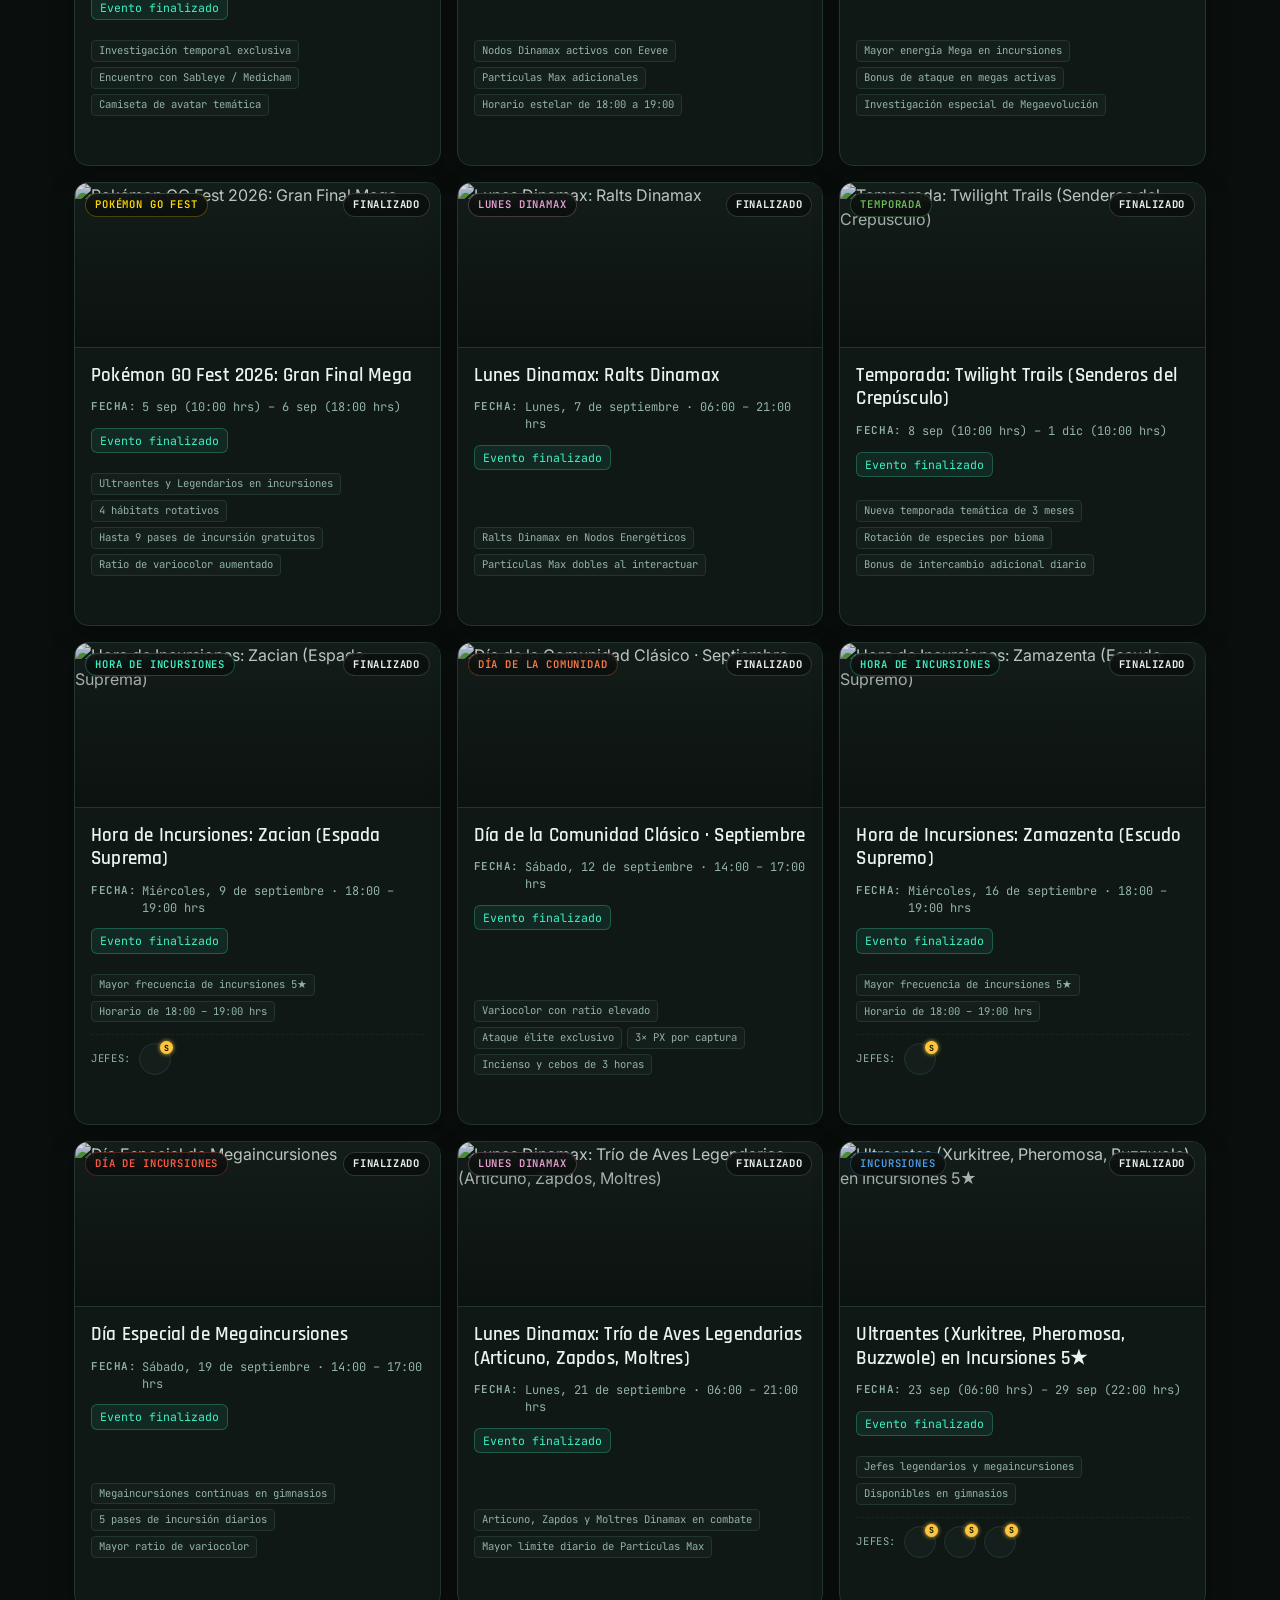
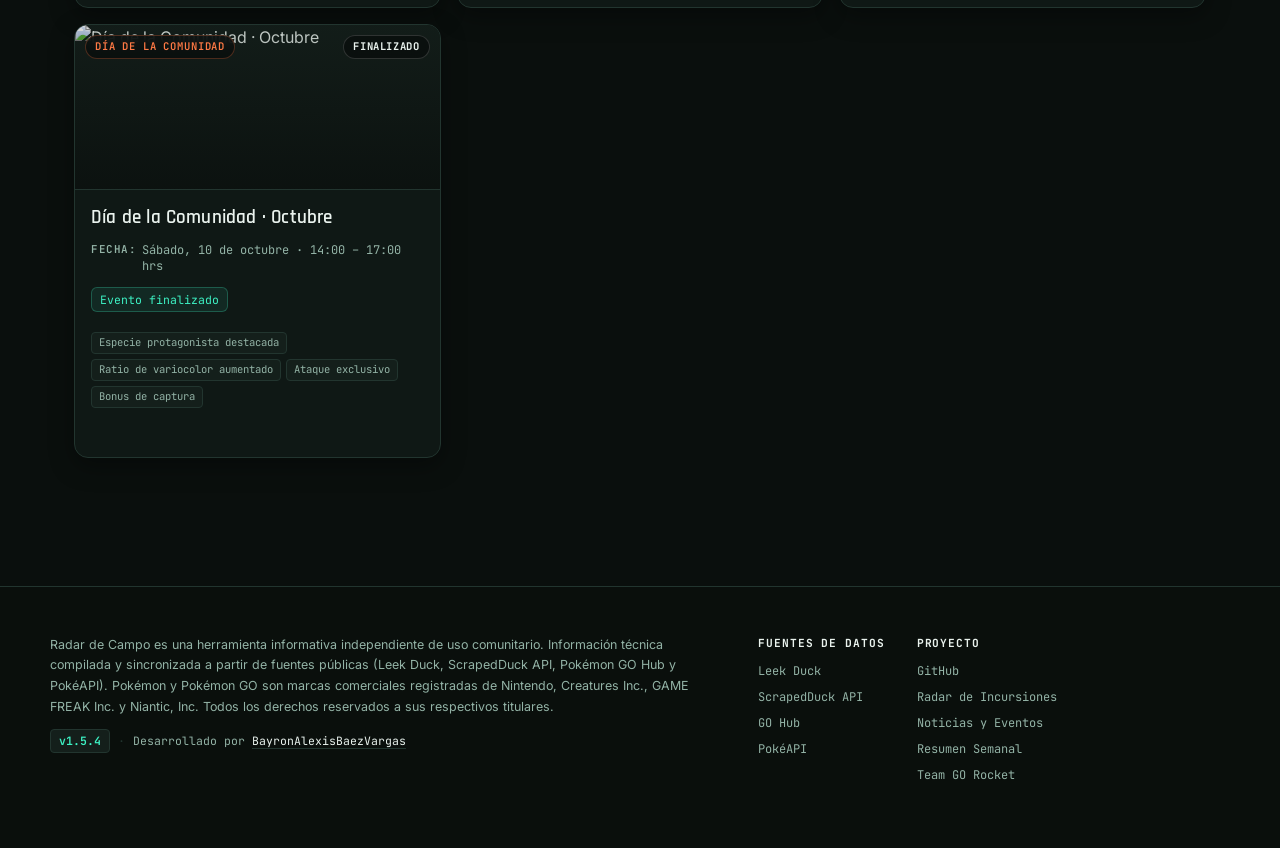
==== commit a4b1179d: "Fix(Front) Version 1.5.4: cambios de seguridad dichos por sonarqube y optimizacion de pagina" ====
--- a/noticias.html
+++ b/noticias.html
@@ -173,7 +173,7 @@
     <div class="foot-col">
       <p class="foot-note">Radar de Campo es una herramienta informativa independiente de uso comunitario. Información técnica compilada y sincronizada a partir de fuentes públicas (Leek Duck, ScrapedDuck API, Pokémon GO Hub y PokéAPI). Pokémon y Pokémon GO son marcas comerciales registradas de Nintendo, Creatures Inc., GAME FREAK Inc. y Niantic, Inc. Todos los derechos reservados a sus respectivos titulares.</p>
       <div class="foot-meta">
-        <span class="foot-version">v1.5.2</span>
+        <span class="foot-version">v1.5.4</span>
         <span class="foot-sep">·</span>
         <span>Desarrollado por <a href="https://github.com/BayronAlexisBaezVargas" target="_blank" rel="noopener" class="foot-author">BayronAlexisBaezVargas</a></span>
       </div>
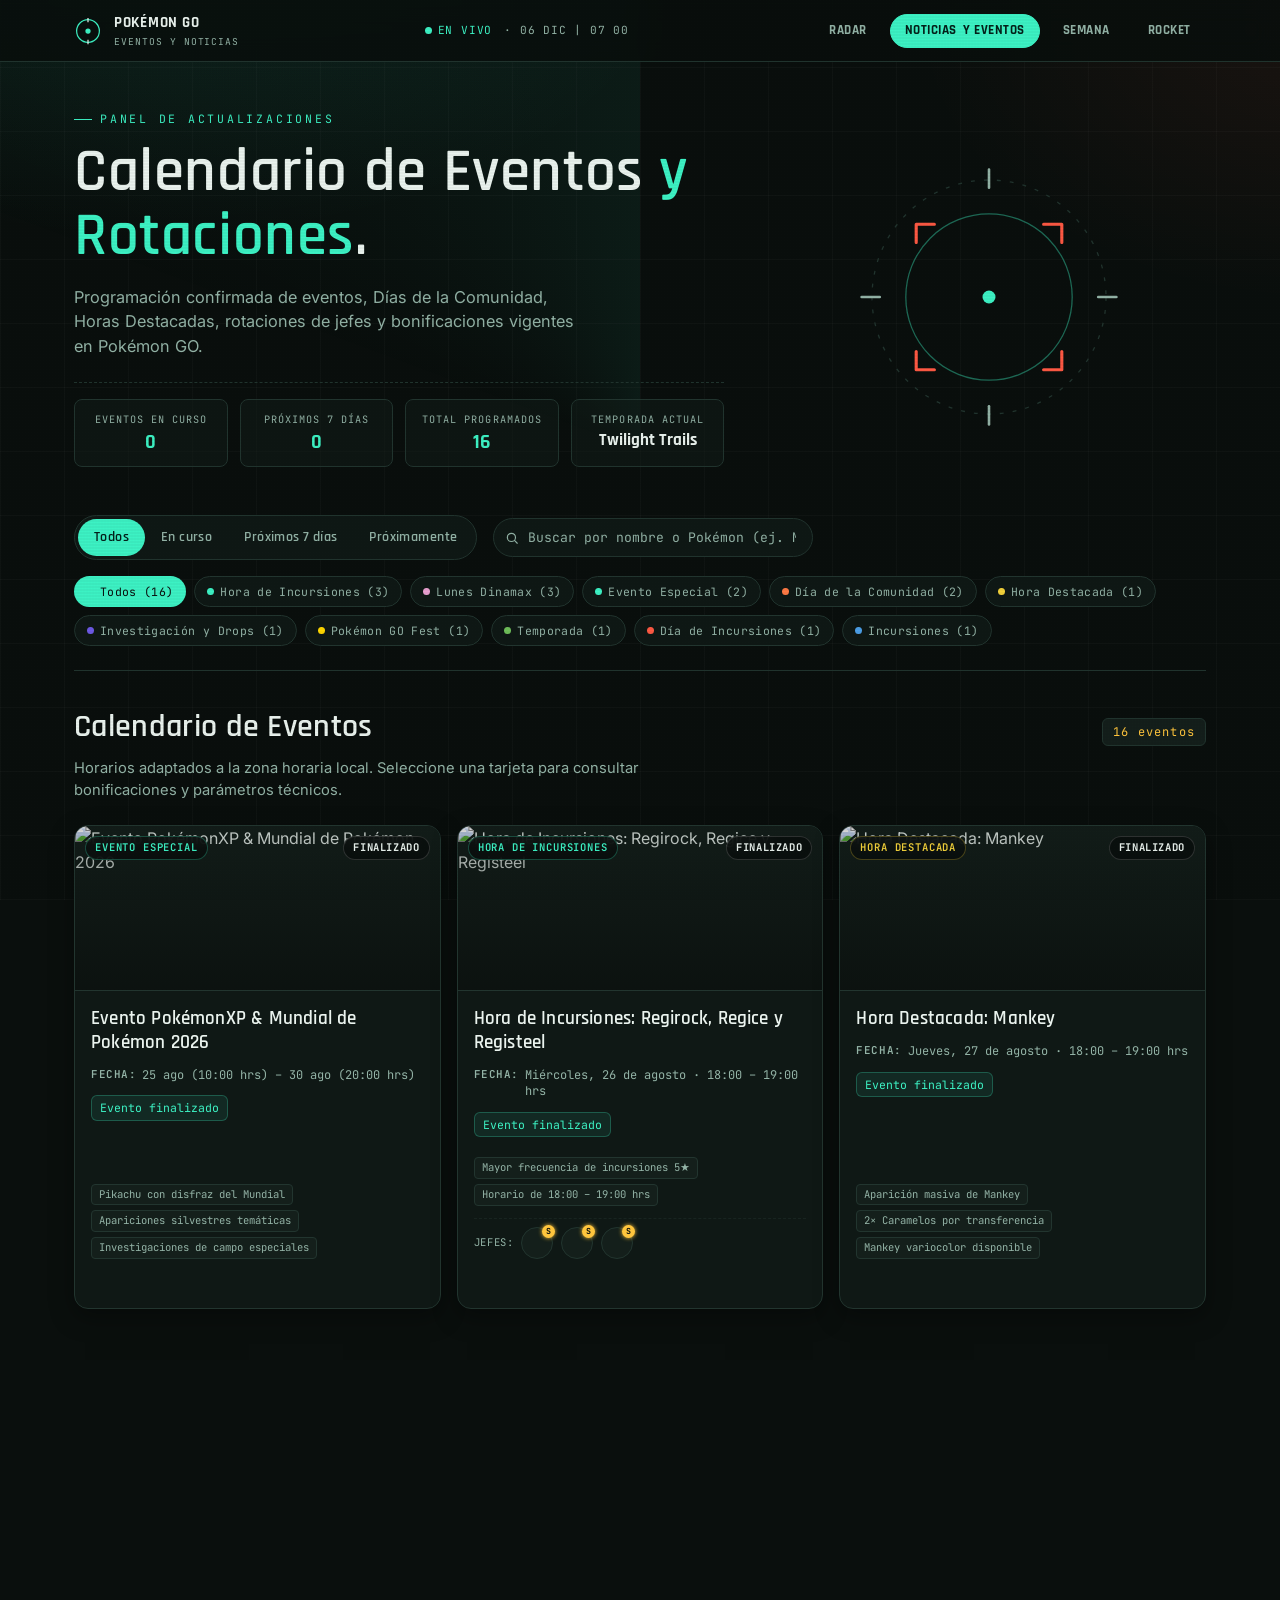
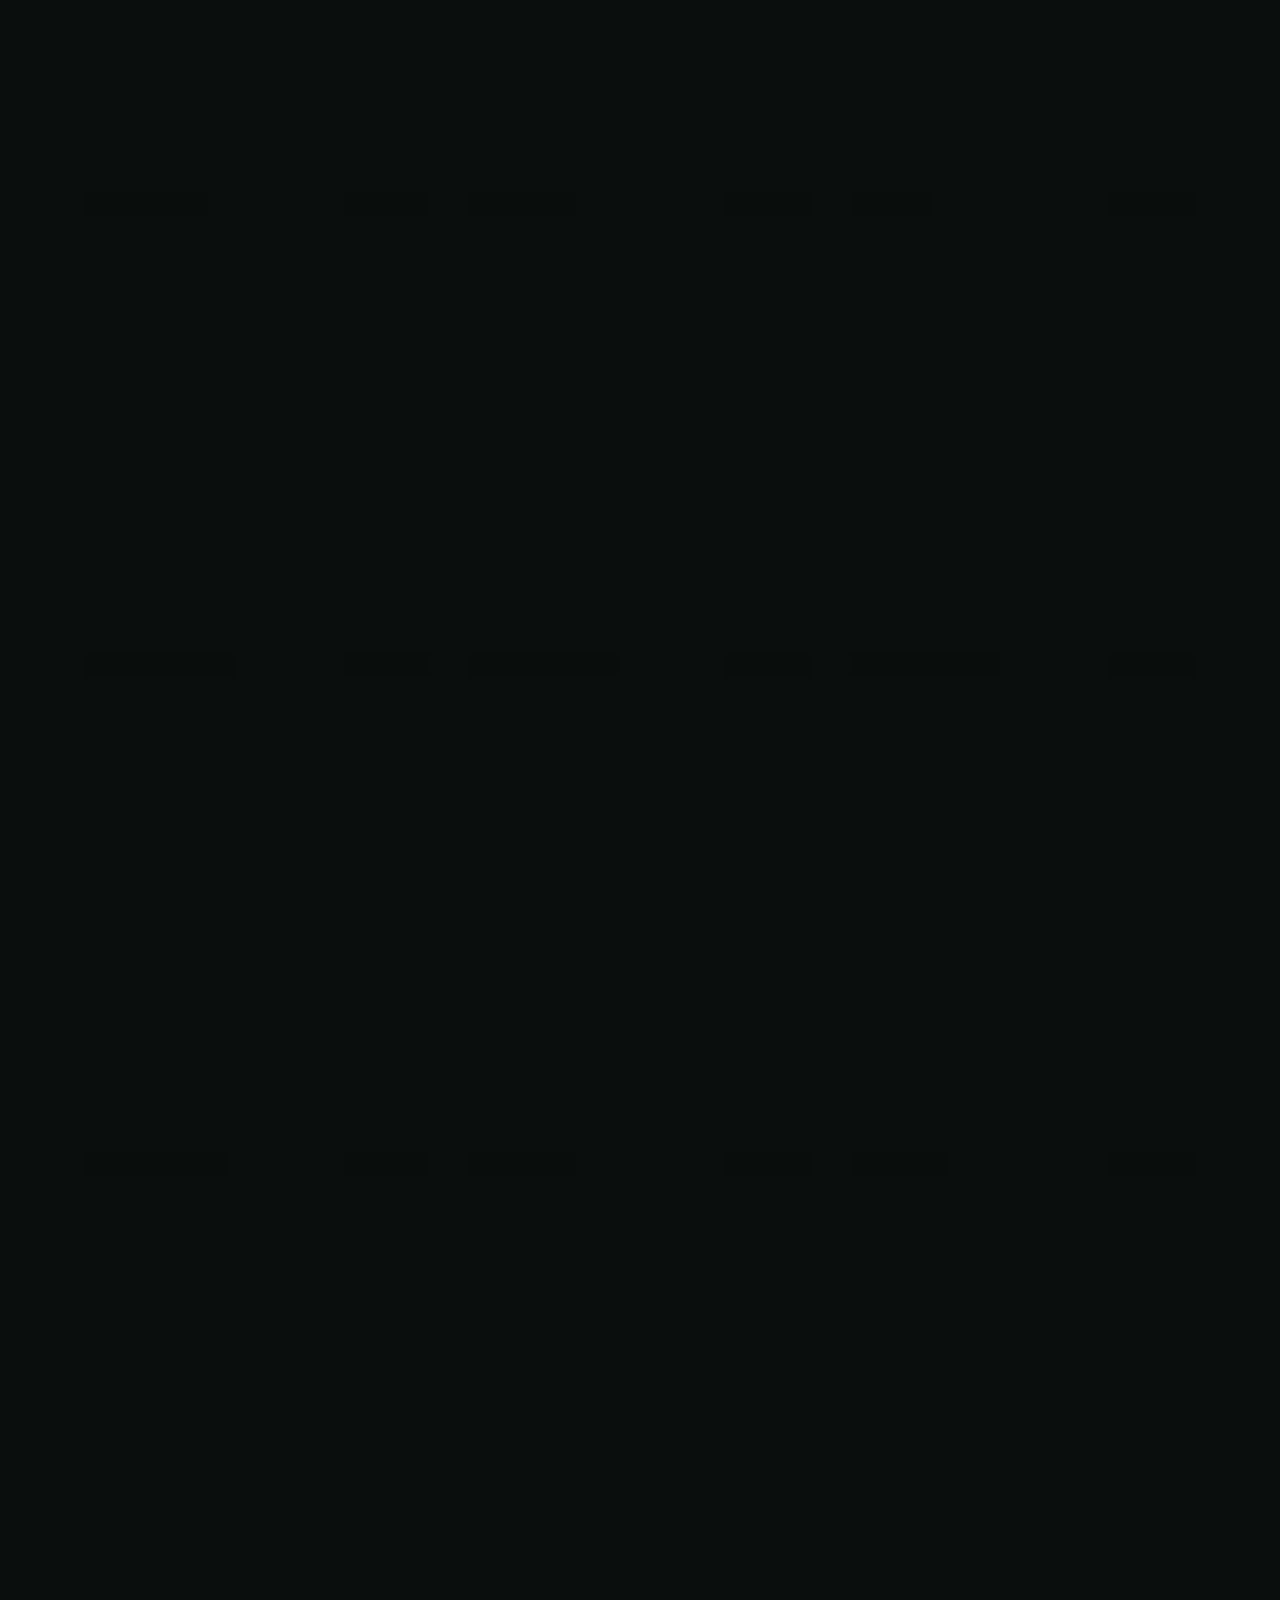
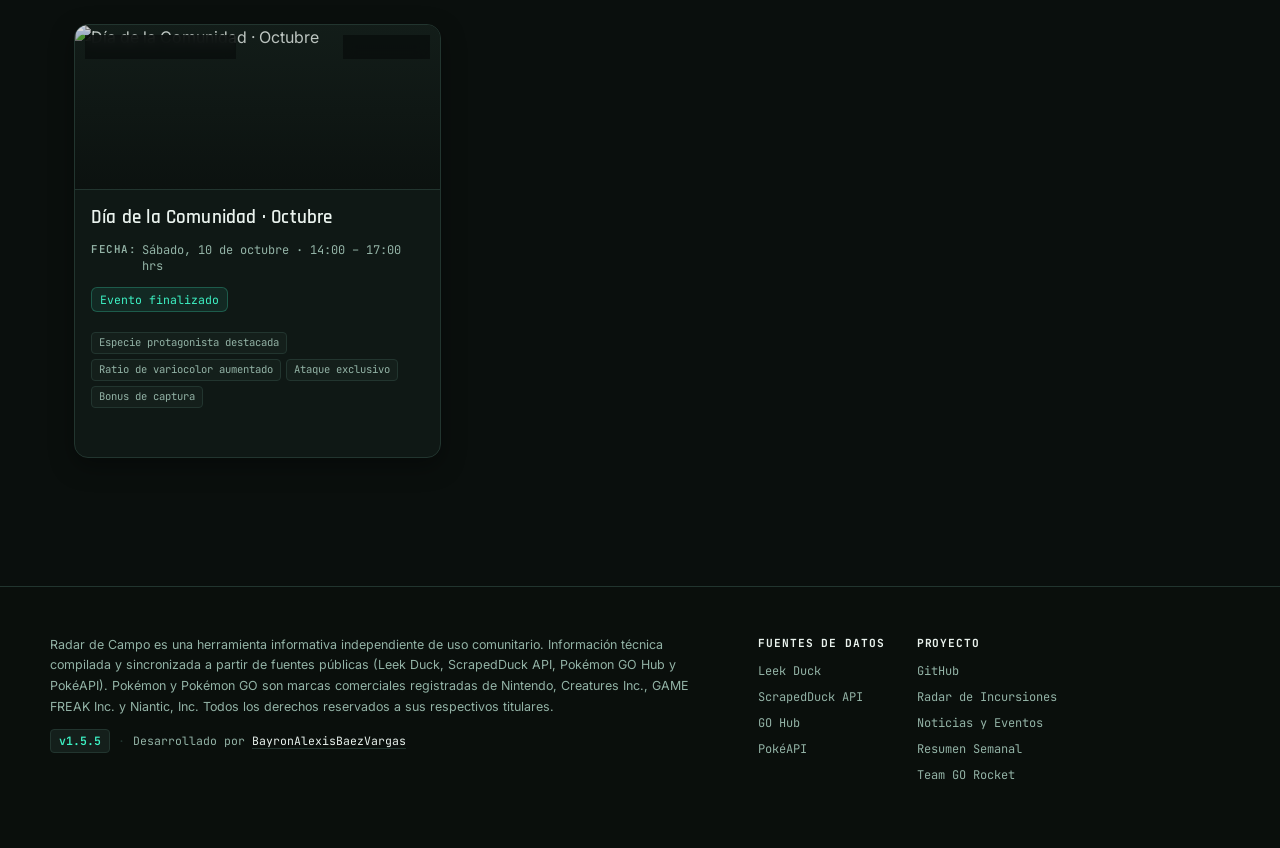
==== commit 94ee5350: "Fix(Front) Version 1.5.5: arreglos de dataset en la pagina rocket" ====
--- a/noticias.html
+++ b/noticias.html
@@ -173,7 +173,7 @@
     <div class="foot-col">
       <p class="foot-note">Radar de Campo es una herramienta informativa independiente de uso comunitario. Información técnica compilada y sincronizada a partir de fuentes públicas (Leek Duck, ScrapedDuck API, Pokémon GO Hub y PokéAPI). Pokémon y Pokémon GO son marcas comerciales registradas de Nintendo, Creatures Inc., GAME FREAK Inc. y Niantic, Inc. Todos los derechos reservados a sus respectivos titulares.</p>
       <div class="foot-meta">
-        <span class="foot-version">v1.5.4</span>
+        <span class="foot-version">v1.5.5</span>
         <span class="foot-sep">·</span>
         <span>Desarrollado por <a href="https://github.com/BayronAlexisBaezVargas" target="_blank" rel="noopener" class="foot-author">BayronAlexisBaezVargas</a></span>
       </div>
